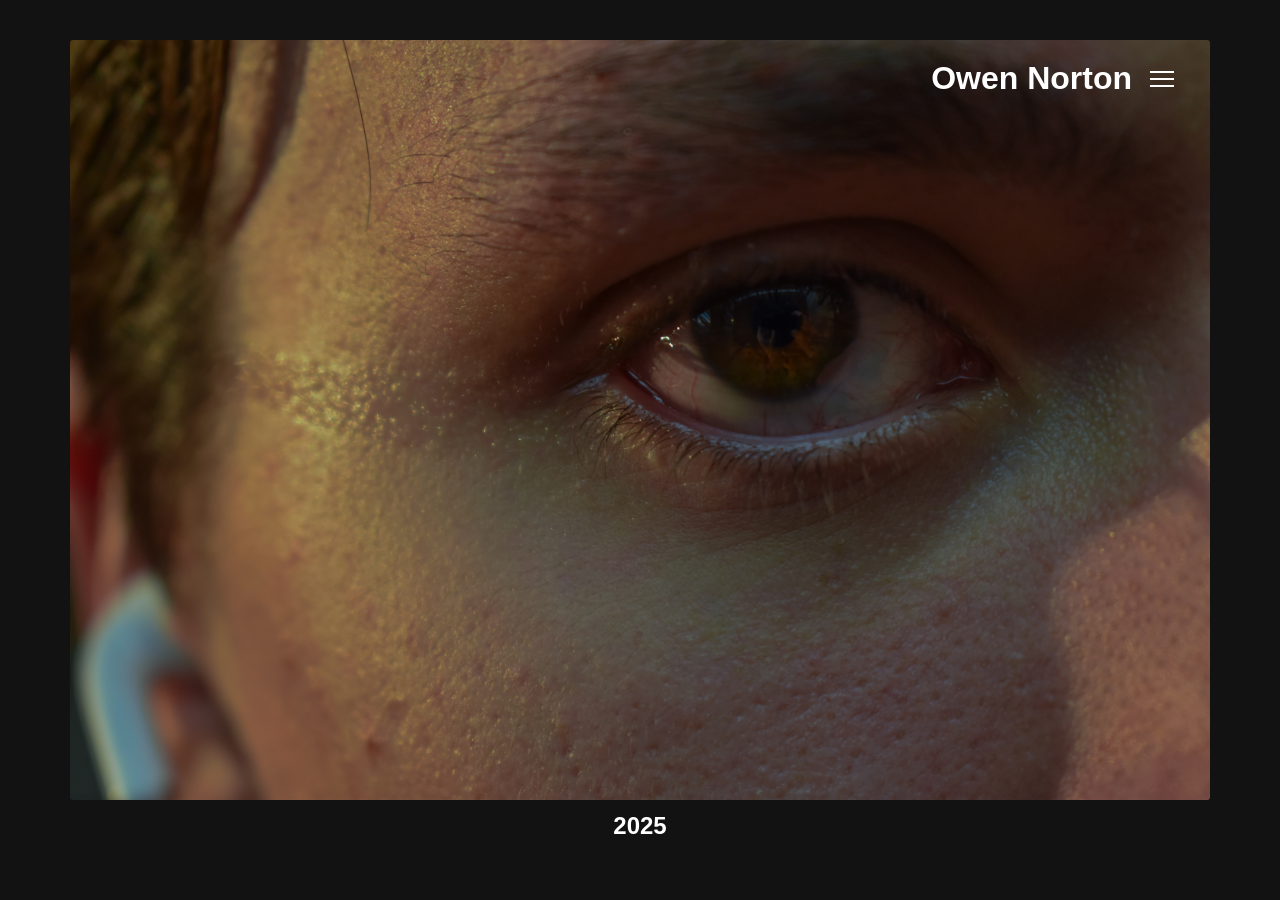
==== 2025.html @ 1819e8bc "Updated image handling for the sub sites" ====
<!DOCTYPE html>
<html lang="en">
<head>
    <meta charset="UTF-8">
    <meta name="viewport" content="width=device-width, initial-scale=1.0">
    <title>Owen Norton - 2025</title>
    <link rel="stylesheet" href="style.css">
</head>

<body class="year-gallery-page">
    <div class="image-container">
        <img src="IMG_9050.JPG" alt="Background image">

        <div class="title-wrap">
            <div class="title-row">
                <h1 class="title"><a class="title-link" href="index.html">Owen Norton</a></h1>
                <div class="year-menu">
                    <button class="menu-button" type="button" aria-label="Browse years">
                        <span></span>
                        <span></span>
                        <span></span>
                    </button>
                </div>
            </div>
            <div class="text-box">
                <p>Student Photographer.</p>
                <ul class="year-dropdown">
                    <li><a href="2025.html">2025</a></li>
                    <li><a href="2026.html">2026</a></li>
                </ul>
            </div>
        </div>
    </div>

    <main class="year-page">
        <h2>2025</h2>
        <div class="image-gallery" data-gallery-year="2025" role="region" aria-label="2025 photo gallery"></div>
    </main>

    <script>
        const titleWrap = document.querySelector(".title-wrap");
        const title = document.querySelector(".title");
        const yearMenu = document.querySelector(".year-menu");
        const textBox = document.querySelector(".text-box");
        let closeMenuTimeout;

        function openYearMenu() {
            clearTimeout(closeMenuTimeout);
            titleWrap.classList.add("year-menu-open");
        }

        function keepYearMenuOpen() {
            clearTimeout(closeMenuTimeout);
        }

        function scheduleYearMenuClose() {
            clearTimeout(closeMenuTimeout);
            closeMenuTimeout = setTimeout(() => {
                if (
                    !titleWrap.matches(":hover") &&
                    !titleWrap.contains(document.activeElement)
                ) {
                    titleWrap.classList.remove("year-menu-open");
                }
            }, 250);
        }

        title.addEventListener("pointerenter", openYearMenu);
        title.addEventListener("focusin", openYearMenu);
        title.addEventListener("pointerleave", scheduleYearMenuClose);
        yearMenu.addEventListener("pointerenter", openYearMenu);
        yearMenu.addEventListener("focusin", openYearMenu);
        yearMenu.addEventListener("pointerleave", scheduleYearMenuClose);
        textBox.addEventListener("pointerenter", keepYearMenuOpen);
        textBox.addEventListener("pointerleave", scheduleYearMenuClose);
        titleWrap.addEventListener("focusout", (event) => {
            if (!titleWrap.contains(event.relatedTarget)) {
                titleWrap.classList.remove("year-menu-open");
            }
        });
    </script>
    <script src="gallery.js"></script>
</body>
</html>
---- style.css ----
body {
    background-color: #121212;
    color: white;
    font-family: Arial, sans-serif;
    margin: 0;
    padding: 40px;
}

.image-container {
    position: relative;
    width: 95%;
    max-width: 1800px;
    margin: auto;
}

.image-container img {
    width: 100%;
    display: block;
    border-radius: 3px;
}

.title-wrap {
    position: absolute;
    top: 20px;
    right: 30px;
    display: flex;
    flex-direction: column;
    align-items: center;
}

.title-wrap::after {
    position: absolute;
    top: 100%;
    left: 50%;
    width: 256px;
    height: 12px;
    content: "";
    transform: translateX(-50%);
}

.title {
    margin: 0;
    text-align: center;
}

.title-link {
    color: inherit;
    text-decoration: none;
}

.title-link:focus-visible,
.year-dropdown a:focus-visible {
    outline: 2px solid white;
    outline-offset: 4px;
}

.title-row {
    display: flex;
    align-items: center;
    gap: 12px;
}

.year-menu {
    position: relative;
}

.menu-button {
    position: relative;
    display: flex;
    flex-direction: column;
    justify-content: center;
    gap: 5px;
    width: 36px;
    height: 36px;
    padding: 6px;
    border: 0;
    background: transparent;
    cursor: pointer;
}

.menu-button::before,
.menu-button::after {
    position: absolute;
    content: "";
    box-sizing: border-box;
    transition: transform 0.2s cubic-bezier(0.4, 0, 0.2, 1);
}

.menu-button::before {
    top: 11px;
    left: 7px;
    width: 22px;
    height: 14px;
    border-right: 2px solid white;
    border-left: 2px solid white;
    border-radius: 0 0 3px 3px;
    transform: scaleY(0);
    transform-origin: top;
}

.menu-button::after {
    top: 8px;
    left: 11px;
    width: 7px;
    height: 4px;
    border: 2px solid white;
    border-bottom: 0;
    border-radius: 2px 2px 0 0;
    transform: scaleY(0);
    transform-origin: bottom;
}

.menu-button span {
    position: absolute;
    left: 6px;
    display: block;
    flex: 0 0 2px;
    width: 24px;
    height: 2px;
    box-sizing: border-box;
    background-color: white;
    transition: top 0.6s cubic-bezier(0.4, 0, 0.2, 1), left 0.6s cubic-bezier(0.4, 0, 0.2, 1), width 0.6s cubic-bezier(0.4, 0, 0.2, 1), height 0.6s cubic-bezier(0.4, 0, 0.2, 1), flex-basis 0.6s cubic-bezier(0.4, 0, 0.2, 1), border-radius 0.6s cubic-bezier(0.4, 0, 0.2, 1), border-width 0.6s cubic-bezier(0.4, 0, 0.2, 1), background-color 0.6s cubic-bezier(0.4, 0, 0.2, 1), box-shadow 0.6s cubic-bezier(0.4, 0, 0.2, 1);
}

.menu-button span:first-child {
    top: 10px;
}

.menu-button span:nth-child(2) {
    top: 17px;
}

.menu-button span:nth-child(3) {
    top: 24px;
}

.title-wrap.year-menu-open .menu-button::before,
.title-wrap.year-menu-open .menu-button::after {
    transform: scale(1);
}

.title-wrap.year-menu-open .menu-button span:first-child {
    top: 11px;
    left: 7px;
    flex-basis: 2px;
    width: 22px;
    height: 2px;
    border-radius: 3px 3px 0 0;
}

.title-wrap.year-menu-open .menu-button span:nth-child(3) {
    top: 23px;
    left: 7px;
    flex-basis: 2px;
    width: 22px;
    height: 2px;
    border-radius: 0 0 3px 3px;
}

.title-wrap.year-menu-open .menu-button span:nth-child(2) {
    top: 14px;
    left: 14px;
    flex-basis: 8px;
    width: 8px;
    height: 8px;
    border: 2px solid white;
    border-radius: 50%;
    background-color: transparent;
    box-shadow: inset 0 0 0 1px rgba(255, 255, 255, 0.65);
}

.year-dropdown {
    margin: 0;
    padding: 8px 0 0;
    list-style: none;
    opacity: 0;
    visibility: hidden;
    pointer-events: none;
    transition: opacity 0.2s ease, visibility 0.2s ease;
}

.year-dropdown li {
    padding: 8px 14px;
    text-align: right;
}

.year-dropdown a {
    color: inherit;
    text-decoration: none;
}

.year-dropdown a:hover {
    text-decoration: underline;
}

.title-wrap.year-menu-open .year-dropdown {
    opacity: 1;
    visibility: visible;
    pointer-events: auto;
}

.text-box {
    position: absolute;
    top: calc(100% + 12px);
    left: 50%;
    transform: translateX(-50%);
    width: 220px;
    padding: 16px 18px;
    background-color: rgba(0, 0, 0, 0.65);
    border-radius: 10px;
    text-align: center;
    opacity: 0;
    visibility: hidden;
    pointer-events: none;
    transition: opacity 0.2s ease, visibility 0.2s ease;
}

.title:hover + .text-box,
.title-wrap:hover .text-box,
.title-wrap:focus-within .text-box {
    opacity: 1;
    visibility: visible;
    pointer-events: auto;
}

.year-page {
    padding: 24px 0;
    text-align: center;
}

.year-gallery-page .year-page {
    padding: 0;
}

.year-gallery-page .year-page h2 {
    margin: 12px 0 18px;
}

.image-gallery {
    column-width: 360px;
    column-gap: 12px;
    text-align: left;
}

.image-gallery img {
    display: block;
    width: 100%;
    height: auto;
    margin: 0 0 12px;
    border-radius: 3px;
    break-inside: avoid;
}

@media (max-width: 600px) {
    body {
        padding: 20px;
    }

    .image-gallery {
        column-width: 240px;
    }
}
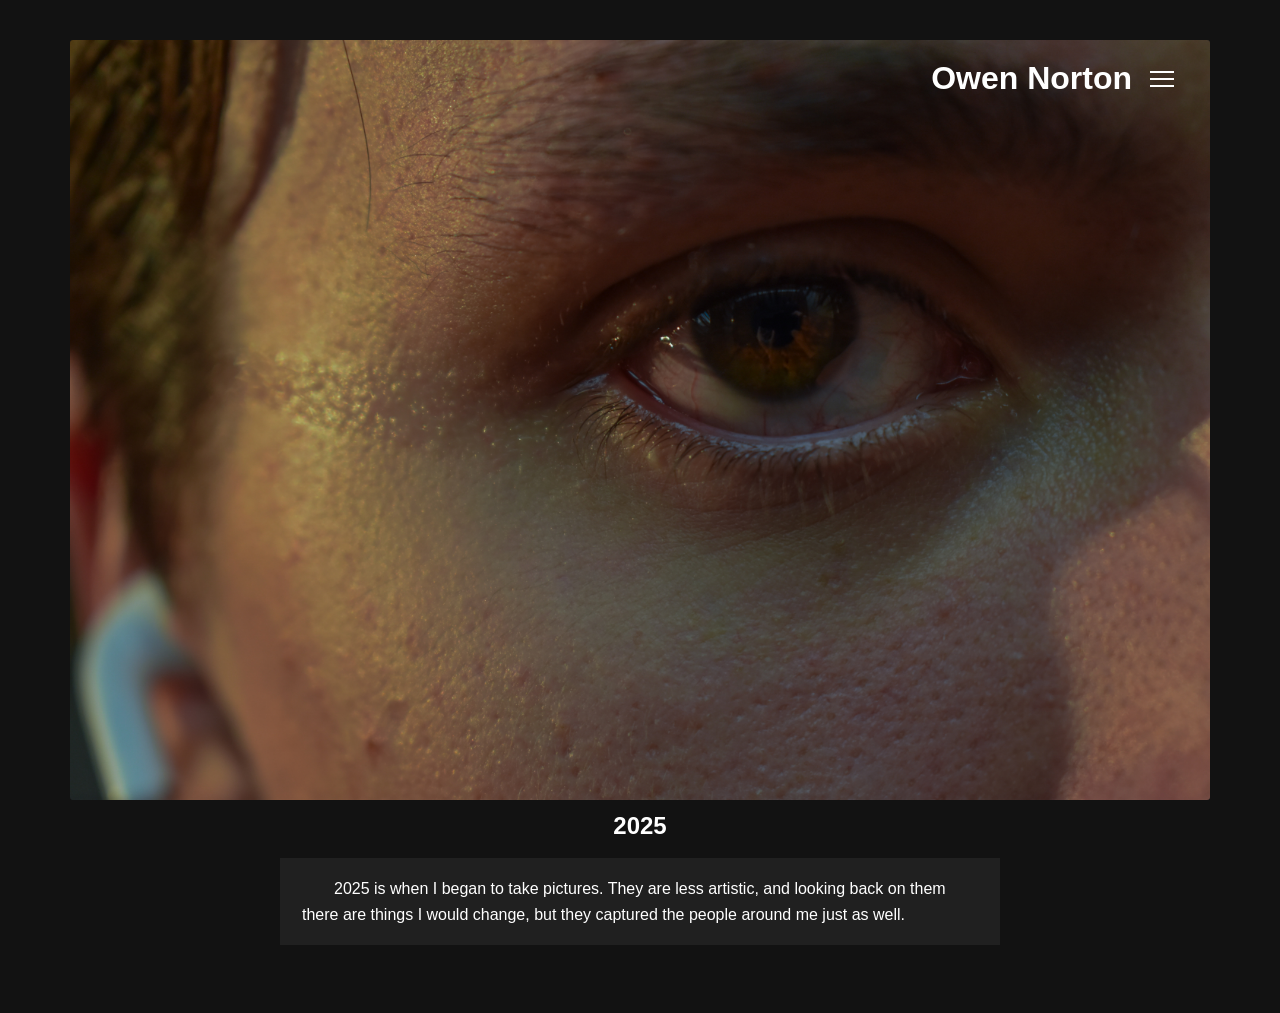
==== commit 2a36efed: "More background progress" ====
--- a/2025.html
+++ b/2025.html
@@ -25,8 +25,9 @@
             <div class="text-box">
                 <p>Student Photographer.</p>
                 <ul class="year-dropdown">
-                    <li><a href="2025.html">2025</a></li>
-                    <li><a href="2026.html">2026</a></li>
+                    <li><a href="2026.html">2026-2027 year</a></li>
+                    <li><a href="2025.html">2025-2026 year</a></li>
+                    <li><a href="artist-statement.html">Artist Statement</a></li>
                 </ul>
             </div>
         </div>
@@ -34,6 +35,9 @@
 
     <main class="year-page">
         <h2>2025</h2>
+        <section class="year-description" aria-label="About the 2025 collection">
+            <p>2025 is when I began to take pictures. They are less artistic, and looking back on them there are things I would change, but they captured the people around me just as well.</p>
+        </section>
         <div class="image-gallery" data-gallery-year="2025" role="region" aria-label="2025 photo gallery"></div>
     </main>
 
--- a/style.css
+++ b/style.css
@@ -94,7 +94,6 @@
     height: 14px;
     border-right: 2px solid white;
     border-left: 2px solid white;
-    border-radius: 0 0 3px 3px;
     transform: scaleY(0);
     transform-origin: top;
 }
@@ -106,7 +105,6 @@
     height: 4px;
     border: 2px solid white;
     border-bottom: 0;
-    border-radius: 2px 2px 0 0;
     transform: scaleY(0);
     transform-origin: bottom;
 }
@@ -120,7 +118,7 @@
     height: 2px;
     box-sizing: border-box;
     background-color: white;
-    transition: top 0.6s cubic-bezier(0.4, 0, 0.2, 1), left 0.6s cubic-bezier(0.4, 0, 0.2, 1), width 0.6s cubic-bezier(0.4, 0, 0.2, 1), height 0.6s cubic-bezier(0.4, 0, 0.2, 1), flex-basis 0.6s cubic-bezier(0.4, 0, 0.2, 1), border-radius 0.6s cubic-bezier(0.4, 0, 0.2, 1), border-width 0.6s cubic-bezier(0.4, 0, 0.2, 1), background-color 0.6s cubic-bezier(0.4, 0, 0.2, 1), box-shadow 0.6s cubic-bezier(0.4, 0, 0.2, 1);
+    transition: top 0.6s cubic-bezier(0.4, 0, 0.2, 1), left 0.6s cubic-bezier(0.4, 0, 0.2, 1), width 0.6s cubic-bezier(0.4, 0, 0.2, 1), height 0.6s cubic-bezier(0.4, 0, 0.2, 1), flex-basis 0.6s cubic-bezier(0.4, 0, 0.2, 1), border-width 0.6s cubic-bezier(0.4, 0, 0.2, 1), background-color 0.6s cubic-bezier(0.4, 0, 0.2, 1), box-shadow 0.6s cubic-bezier(0.4, 0, 0.2, 1);
 }
 
 .menu-button span:first-child {
@@ -146,7 +144,6 @@
     flex-basis: 2px;
     width: 22px;
     height: 2px;
-    border-radius: 3px 3px 0 0;
 }
 
 .title-wrap.year-menu-open .menu-button span:nth-child(3) {
@@ -155,7 +152,6 @@
     flex-basis: 2px;
     width: 22px;
     height: 2px;
-    border-radius: 0 0 3px 3px;
 }
 
 .title-wrap.year-menu-open .menu-button span:nth-child(2) {
@@ -165,7 +161,6 @@
     width: 8px;
     height: 8px;
     border: 2px solid white;
-    border-radius: 50%;
     background-color: transparent;
     box-shadow: inset 0 0 0 1px rgba(255, 255, 255, 0.65);
 }
@@ -208,7 +203,6 @@
     width: 220px;
     padding: 16px 18px;
     background-color: rgba(0, 0, 0, 0.65);
-    border-radius: 10px;
     text-align: center;
     opacity: 0;
     visibility: hidden;
@@ -235,6 +229,26 @@
 
 .year-gallery-page .year-page h2 {
     margin: 12px 0 18px;
+}
+
+.year-description {
+    max-width: 720px;
+    margin: 0 auto 28px;
+    padding: 18px 22px;
+    box-sizing: border-box;
+    background-color: rgba(255, 255, 255, 0.06);
+    text-align: left;
+    line-height: 1.6;
+}
+
+.year-description p {
+    margin: 0;
+    text-indent: 2em;
+}
+
+.artist-statement p {
+    white-space: pre-wrap;
+    tab-size: 4;
 }
 
 .image-gallery {
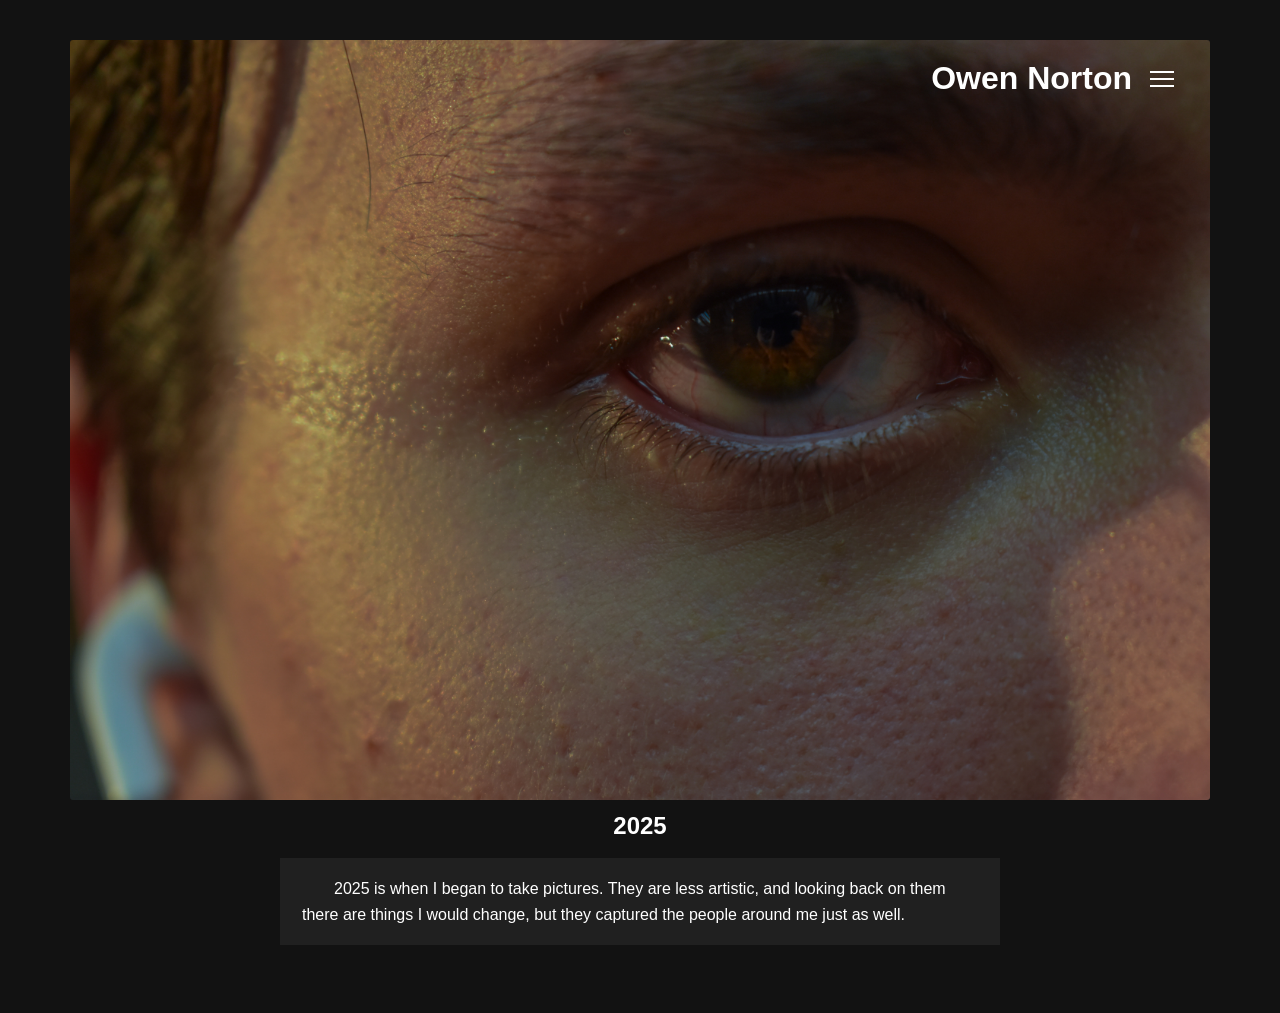
==== commit 178c2f2c: "Settigng background images" ====
--- a/2025.html
+++ b/2025.html
@@ -9,7 +9,9 @@
 
 <body class="year-gallery-page">
     <div class="image-container">
-        <img src="IMG_9050.JPG" alt="Background image">
+        <div class="header-image-frame" style="--header-focus-y: 50%">
+            <img src="IMG_9050.JPG" alt="Background image">
+        </div>
 
         <div class="title-wrap">
             <div class="title-row">
@@ -84,5 +86,6 @@
         });
     </script>
     <script src="gallery.js"></script>
+    <script src="header-scroll.js"></script>
 </body>
 </html>
--- a/style.css
+++ b/style.css
@@ -18,6 +18,51 @@
     width: 100%;
     display: block;
     border-radius: 3px;
+}
+
+.home-page {
+    box-sizing: border-box;
+    height: 100svh;
+    padding: 40px 40px 0;
+    overflow: hidden;
+}
+
+.home-page .image-container {
+    width: 95%;
+    max-width: 1800px;
+    aspect-ratio: 3 / 2;
+    overflow: hidden;
+}
+
+.home-page .image-container > img {
+    width: 100%;
+    height: 100%;
+    object-fit: cover;
+    object-position: center 44%;
+}
+
+.header-image-frame {
+    width: 100%;
+    height: auto;
+    overflow: hidden;
+    border-radius: 3px;
+}
+
+.header-image-frame img {
+    height: 100%;
+    object-fit: cover;
+    object-position: center var(--header-focus-y, 50%);
+    border-radius: 0;
+}
+
+.artist-statement-page .header-image-frame img {
+    transform: rotate(90deg);
+}
+
+.year-gallery-page .image-container {
+    position: sticky;
+    top: 0;
+    z-index: 10;
 }
 
 .title-wrap {
@@ -271,6 +316,10 @@
         padding: 20px;
     }
 
+    .home-page {
+        padding: 40px 20px 0;
+    }
+
     .image-gallery {
         column-width: 240px;
     }
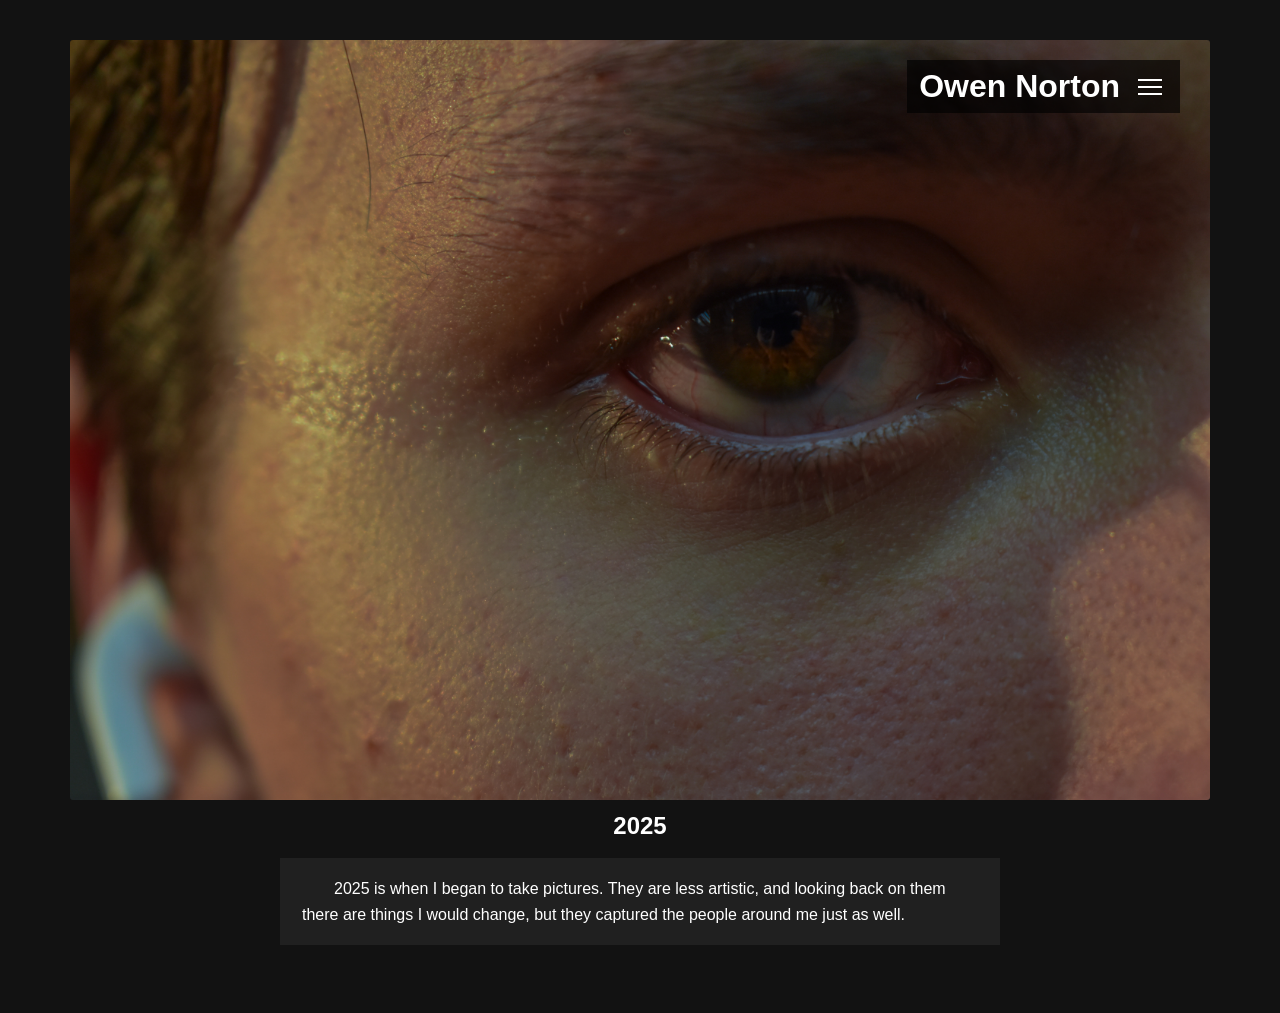
==== commit 9e482da7: "Progress schmrogress" ====
--- a/2025.html
+++ b/2025.html
@@ -85,7 +85,9 @@
             }
         });
     </script>
+    <script src="gallery-data.js"></script>
     <script src="gallery.js"></script>
     <script src="header-scroll.js"></script>
+    <script src="image-viewer.js"></script>
 </body>
 </html>
--- a/style.css
+++ b/style.css
@@ -5,6 +5,10 @@
     font-family: Arial, sans-serif;
     margin: 0;
     padding: 40px;
+}
+
+:root {
+    --header-panel-color: rgba(0, 0, 0, 0.65);
 }
 
 .image-container {
@@ -53,10 +57,6 @@
     object-fit: cover;
     object-position: center var(--header-focus-y, 50%);
     border-radius: 0;
-}
-
-.artist-statement-page .header-image-frame img {
-    transform: rotate(90deg);
 }
 
 .year-gallery-page .image-container {
@@ -104,6 +104,8 @@
     display: flex;
     align-items: center;
     gap: 12px;
+    padding: 8px 12px;
+    background-color: var(--header-panel-color);
 }
 
 .year-menu {
@@ -247,7 +249,7 @@
     transform: translateX(-50%);
     width: 220px;
     padding: 16px 18px;
-    background-color: rgba(0, 0, 0, 0.65);
+    background-color: var(--header-panel-color);
     text-align: center;
     opacity: 0;
     visibility: hidden;
@@ -311,6 +313,70 @@
     break-inside: avoid;
 }
 
+.image-container img,
+.image-gallery img {
+    cursor: zoom-in;
+}
+
+.image-viewer {
+    position: fixed;
+    inset: 0;
+    display: none;
+    width: 100vw;
+    max-width: none;
+    height: 100vh;
+    height: 100dvh;
+    max-height: none;
+    margin: 0;
+    padding: 64px 24px 24px;
+    box-sizing: border-box;
+    overflow: hidden;
+    border: 0;
+    background: rgba(0, 0, 0, 0.94);
+    color: white;
+}
+
+.image-viewer[open] {
+    display: grid;
+    grid-template: minmax(0, 1fr) / minmax(0, 1fr);
+    place-items: center;
+}
+
+.image-viewer::backdrop {
+    background: rgba(0, 0, 0, 0.94);
+}
+
+.image-viewer-image {
+    display: block;
+    width: auto;
+    height: auto;
+    min-width: 0;
+    min-height: 0;
+    max-width: 100%;
+    max-height: 100%;
+    border-radius: 0;
+    cursor: default;
+}
+
+.image-viewer-close {
+    position: absolute;
+    top: 16px;
+    right: 20px;
+    padding: 6px 12px;
+    border: 0;
+    background: transparent;
+    color: white;
+    font: inherit;
+    font-size: 32px;
+    line-height: 1;
+    cursor: pointer;
+}
+
+.image-viewer-close:focus-visible {
+    outline: 2px solid white;
+    outline-offset: 3px;
+}
+
 @media (max-width: 600px) {
     body {
         padding: 20px;
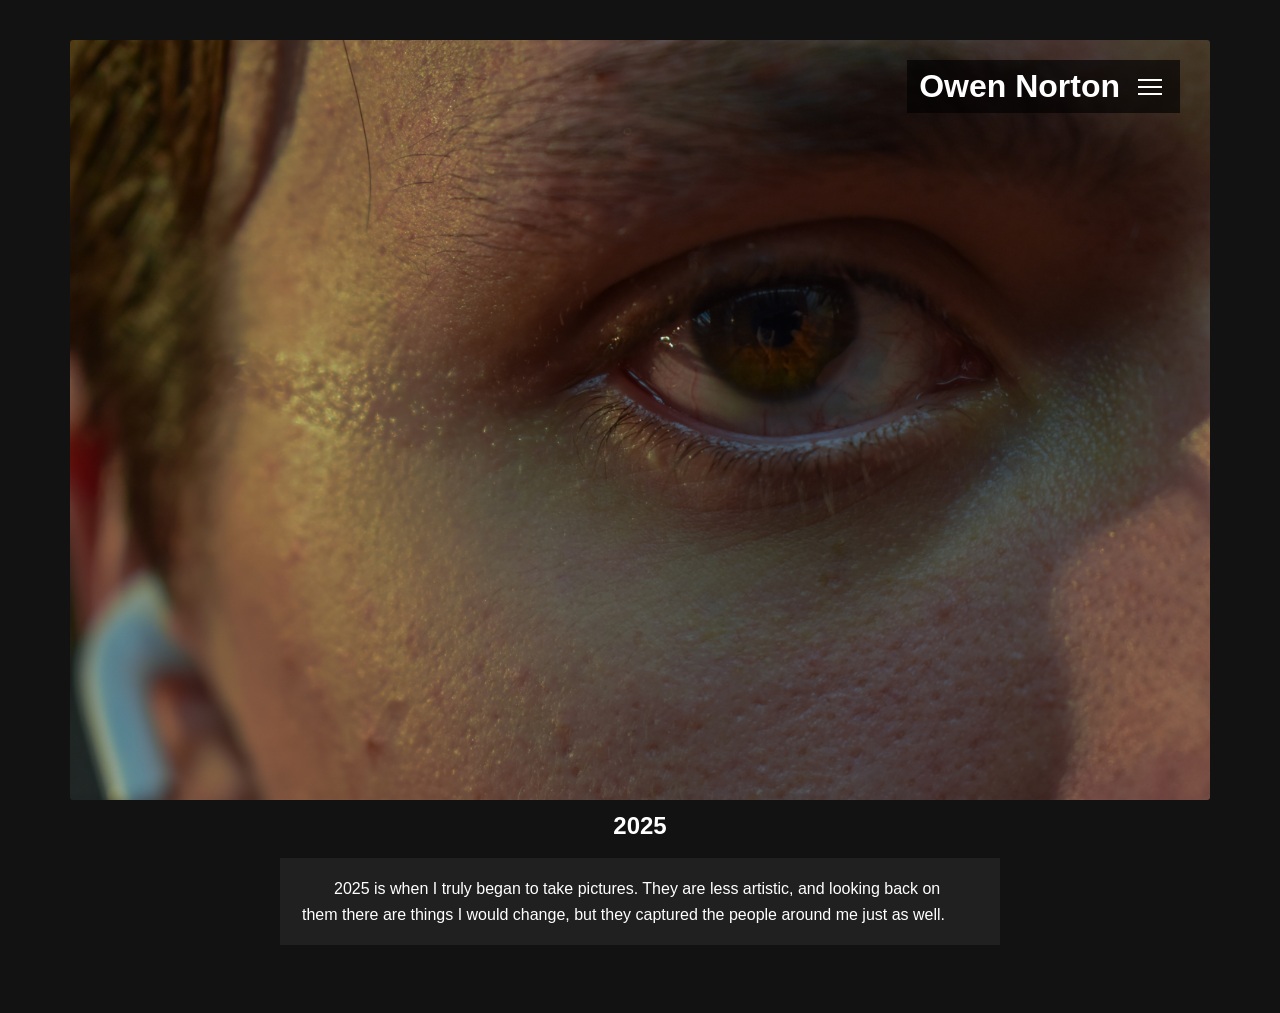
==== commit 9570137e: "More photos" ====
--- a/2025.html
+++ b/2025.html
@@ -17,7 +17,7 @@
             <div class="title-row">
                 <h1 class="title"><a class="title-link" href="index.html">Owen Norton</a></h1>
                 <div class="year-menu">
-                    <button class="menu-button" type="button" aria-label="Browse years">
+                    <button class="menu-button" type="button" aria-label="Browse years" aria-expanded="false">
                         <span></span>
                         <span></span>
                         <span></span>
@@ -38,7 +38,7 @@
     <main class="year-page">
         <h2>2025</h2>
         <section class="year-description" aria-label="About the 2025 collection">
-            <p>2025 is when I began to take pictures. They are less artistic, and looking back on them there are things I would change, but they captured the people around me just as well.</p>
+            <p>2025 is when I truly began to take pictures. They are less artistic, and looking back on them there are things I would change, but they captured the people around me just as well.</p>
         </section>
         <div class="image-gallery" data-gallery-year="2025" role="region" aria-label="2025 photo gallery"></div>
     </main>
@@ -47,12 +47,18 @@
         const titleWrap = document.querySelector(".title-wrap");
         const title = document.querySelector(".title");
         const yearMenu = document.querySelector(".year-menu");
+        const menuButton = yearMenu.querySelector(".menu-button");
         const textBox = document.querySelector(".text-box");
+        const mobileMenu = window.matchMedia("(max-width: 600px)");
         let closeMenuTimeout;
 
         function openYearMenu() {
+            if (mobileMenu.matches) {
+                return;
+            }
             clearTimeout(closeMenuTimeout);
             titleWrap.classList.add("year-menu-open");
+            menuButton.setAttribute("aria-expanded", "true");
         }
 
         function keepYearMenuOpen() {
@@ -67,6 +73,7 @@
                     !titleWrap.contains(document.activeElement)
                 ) {
                     titleWrap.classList.remove("year-menu-open");
+                    menuButton.setAttribute("aria-expanded", "false");
                 }
             }, 250);
         }
@@ -79,9 +86,28 @@
         yearMenu.addEventListener("pointerleave", scheduleYearMenuClose);
         textBox.addEventListener("pointerenter", keepYearMenuOpen);
         textBox.addEventListener("pointerleave", scheduleYearMenuClose);
+        menuButton.addEventListener("click", () => {
+            if (mobileMenu.matches) {
+                titleWrap.classList.toggle("year-menu-open");
+                menuButton.setAttribute("aria-expanded", String(titleWrap.classList.contains("year-menu-open")));
+            }
+        });
+        document.addEventListener("click", (event) => {
+            if (mobileMenu.matches && !titleWrap.contains(event.target)) {
+                titleWrap.classList.remove("year-menu-open");
+                menuButton.setAttribute("aria-expanded", "false");
+            }
+        });
+        document.addEventListener("keydown", (event) => {
+            if (mobileMenu.matches && event.key === "Escape") {
+                titleWrap.classList.remove("year-menu-open");
+                menuButton.setAttribute("aria-expanded", "false");
+            }
+        });
         titleWrap.addEventListener("focusout", (event) => {
             if (!titleWrap.contains(event.relatedTarget)) {
                 titleWrap.classList.remove("year-menu-open");
+                menuButton.setAttribute("aria-expanded", "false");
             }
         });
     </script>
--- a/style.css
+++ b/style.css
@@ -63,6 +63,12 @@
     position: sticky;
     top: 0;
     z-index: 10;
+}
+
+.year-gallery-page .image-container.header-shrink-complete {
+    position: relative;
+    top: auto;
+    transform: translateY(var(--header-release-offset, 0px));
 }
 
 .title-wrap {
@@ -383,7 +389,62 @@
     }
 
     .home-page {
-        padding: 40px 20px 0;
+        height: auto;
+        min-height: 100svh;
+        padding: 20px;
+    }
+
+    .image-container,
+    .home-page .image-container {
+        display: flex;
+        flex-direction: column;
+        width: 95%;
+        aspect-ratio: auto;
+        overflow: visible;
+    }
+
+    .image-container > .title-wrap {
+        position: relative;
+        top: auto;
+        right: auto;
+        order: -1;
+        align-self: flex-end;
+        align-items: flex-end;
+        margin-bottom: 10px;
+        z-index: 1;
+    }
+
+    .home-page .image-container > img {
+        order: 1;
+        width: 100%;
+        height: auto;
+        aspect-ratio: auto;
+        object-fit: contain;
+    }
+
+    .image-container > .header-image-frame {
+        order: 1;
+    }
+
+    .image-container .text-box {
+        z-index: 20;
+        top: calc(100% + 4px);
+        right: 0;
+        left: auto;
+        transform: none;
+    }
+
+    .title-wrap:not(.year-menu-open):hover .text-box,
+    .title-wrap:not(.year-menu-open):focus-within .text-box {
+        opacity: 0;
+        visibility: hidden;
+        pointer-events: none;
+    }
+
+    .title-wrap.year-menu-open .text-box {
+        opacity: 1;
+        visibility: visible;
+        pointer-events: auto;
     }
 
     .image-gallery {
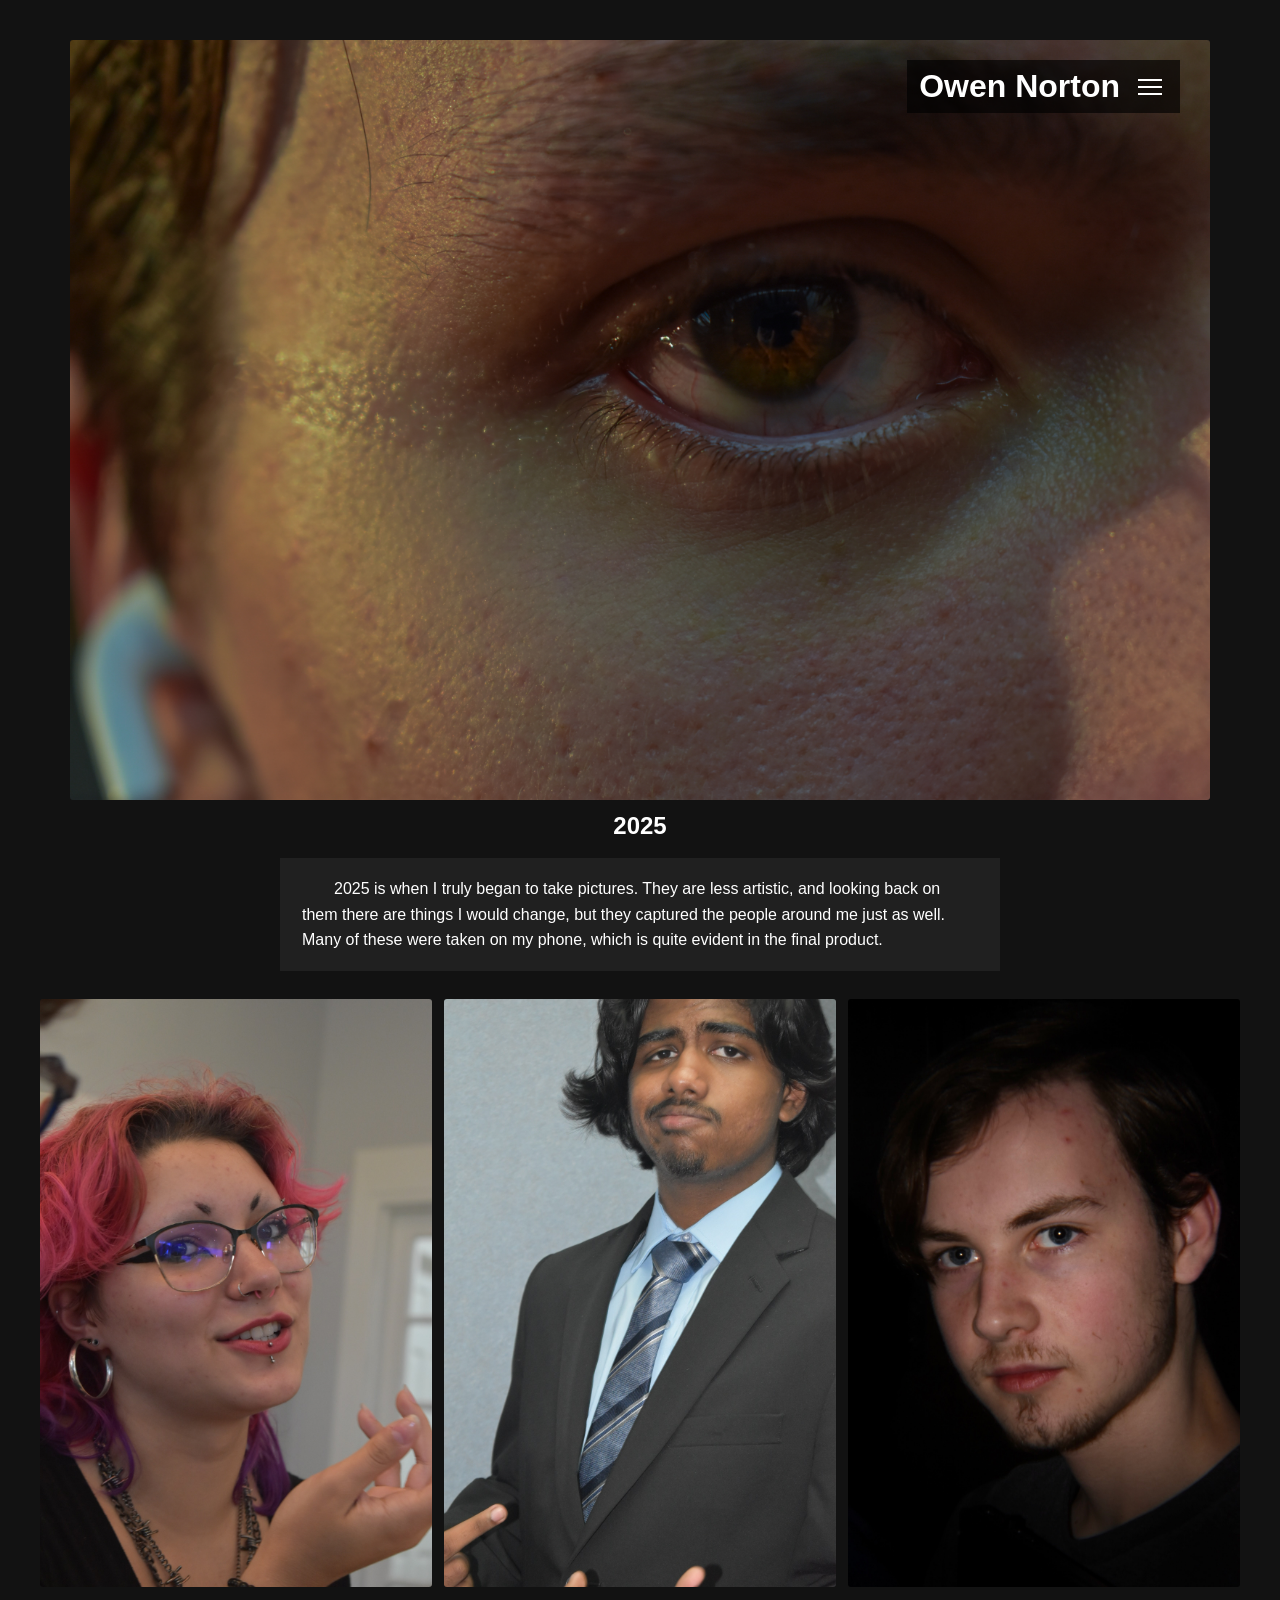
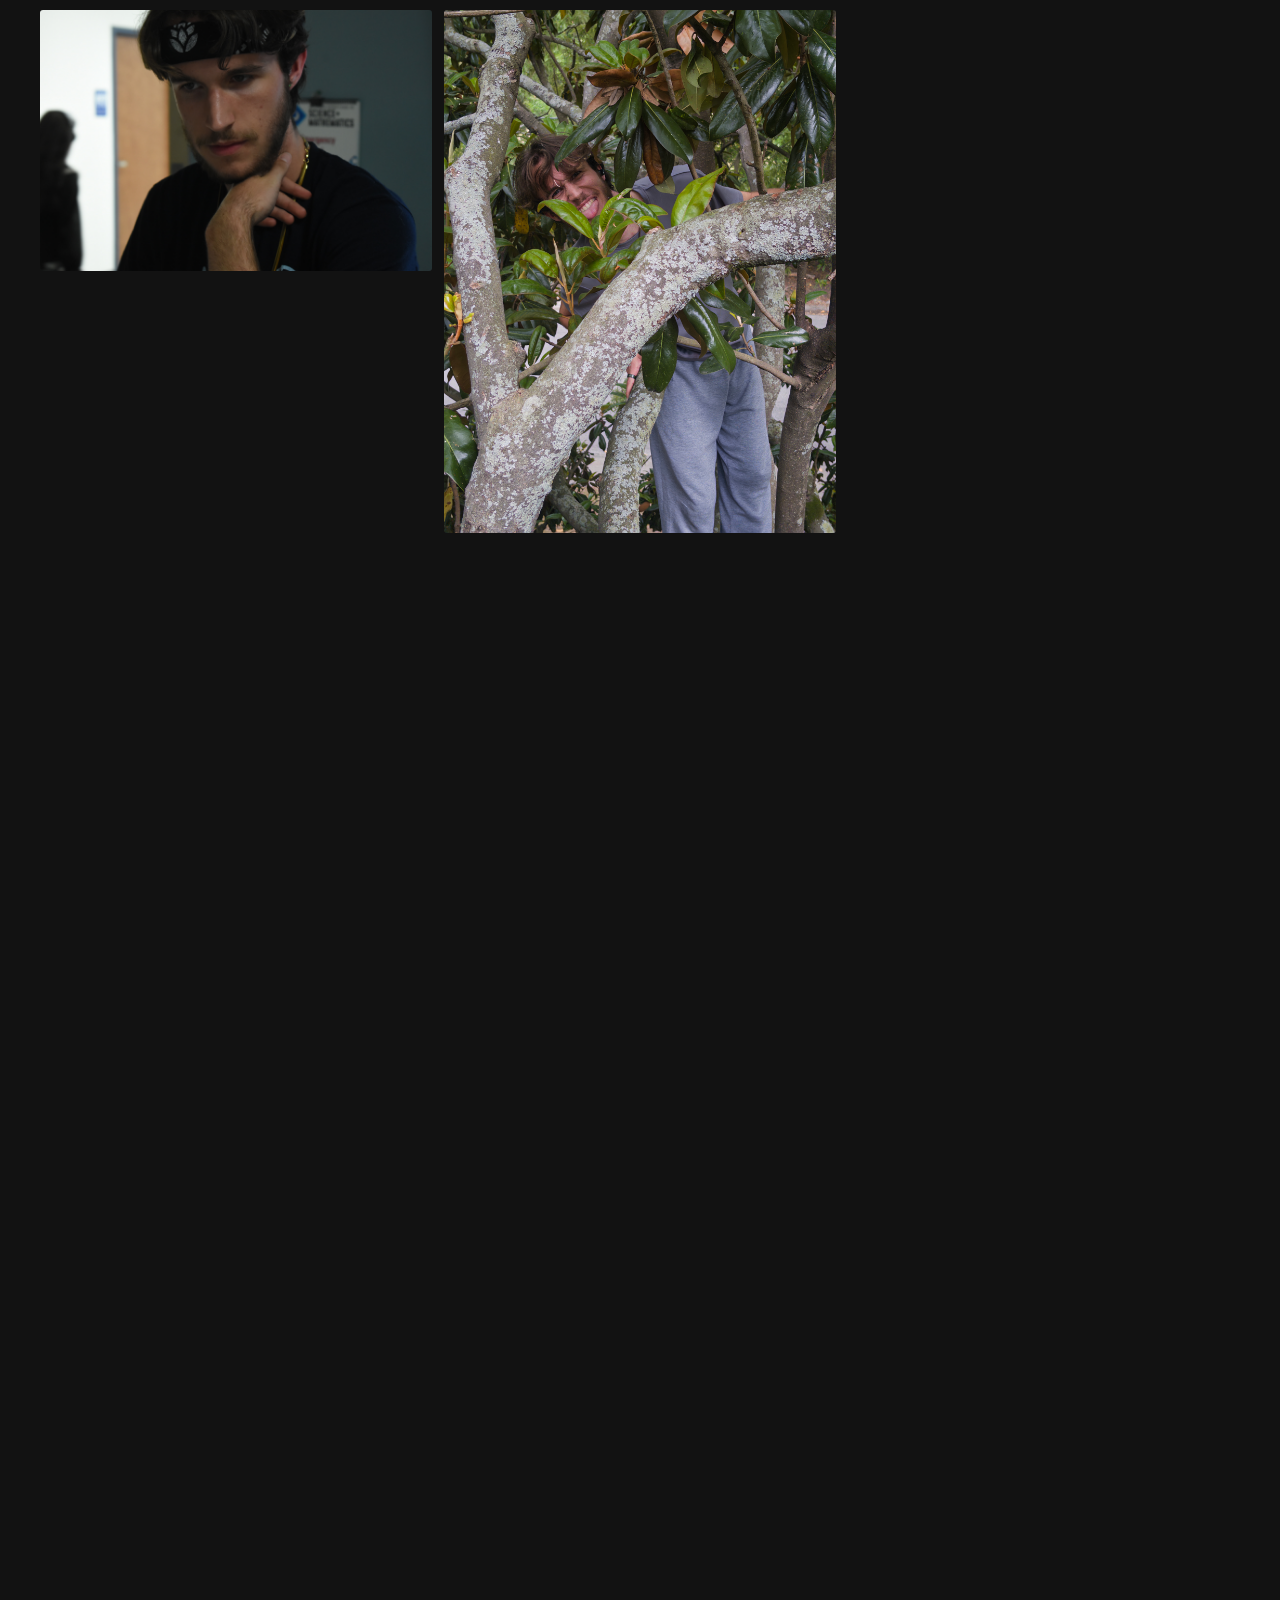
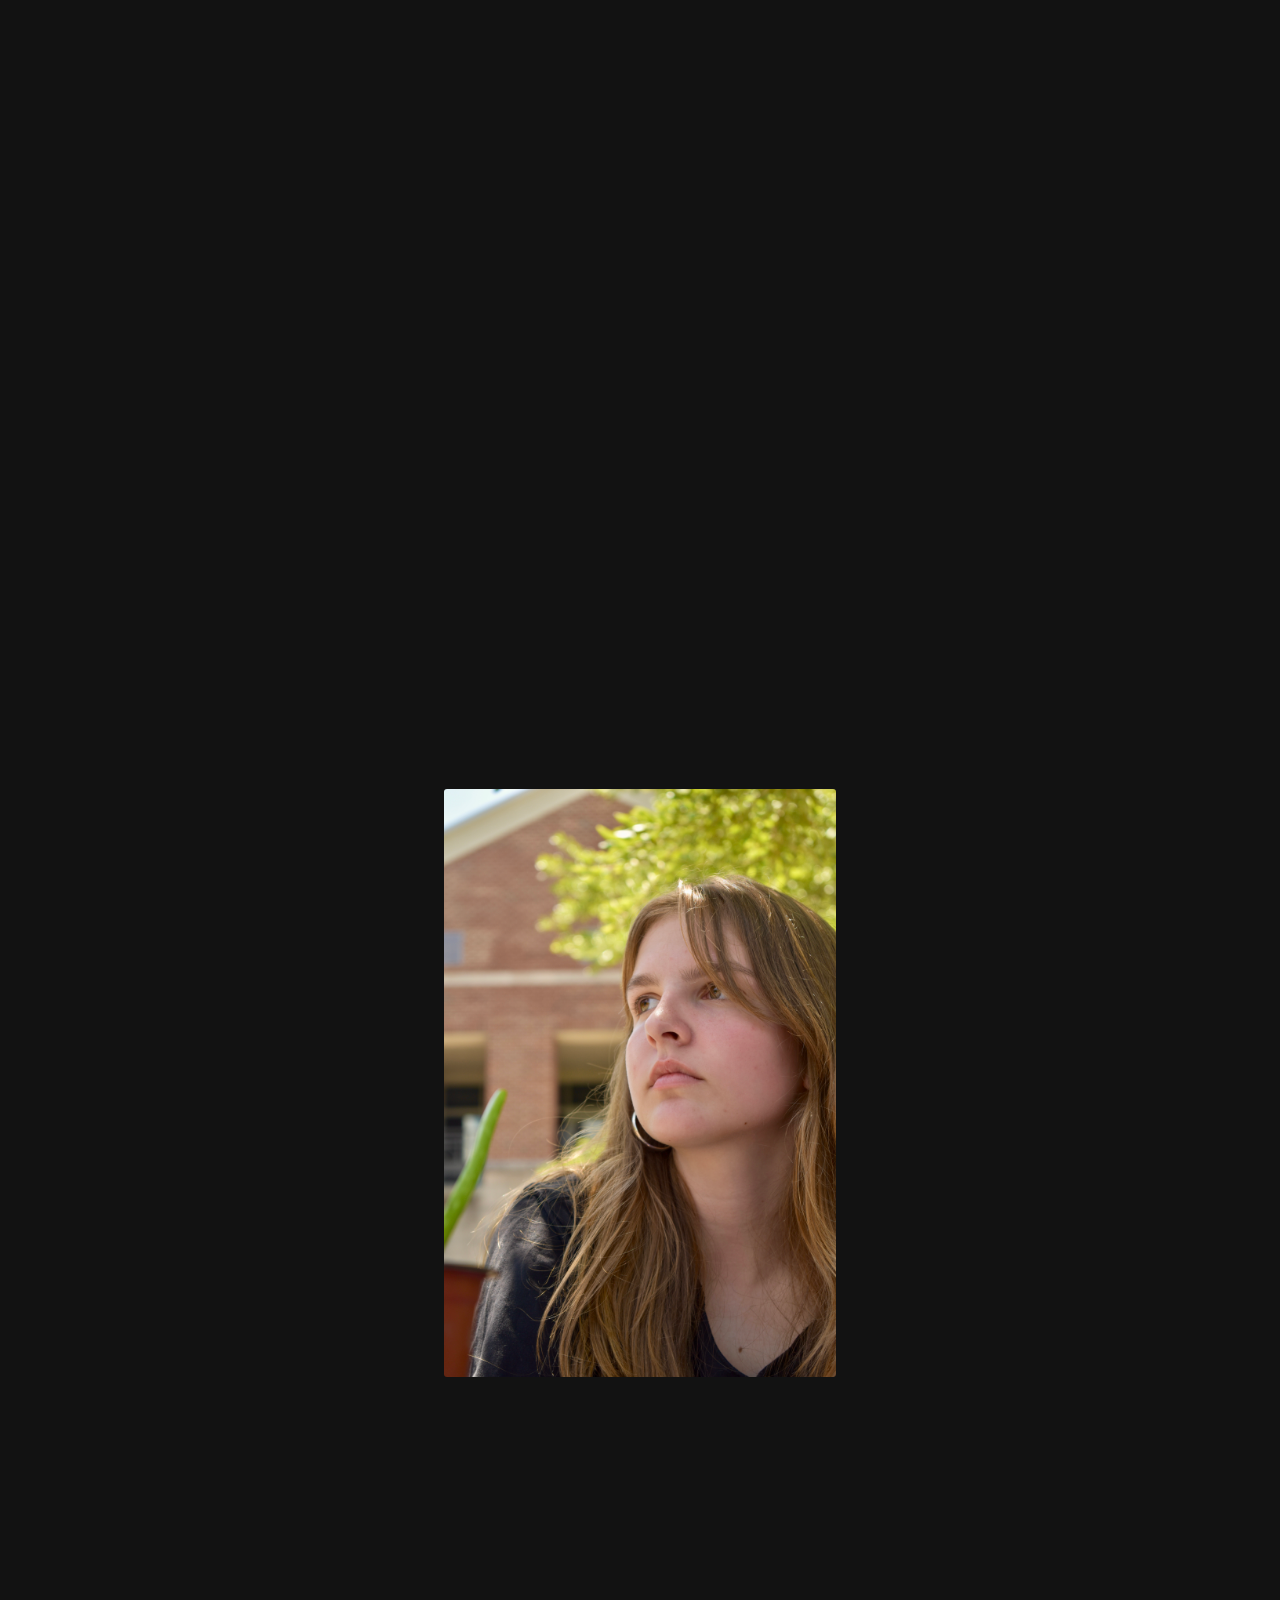
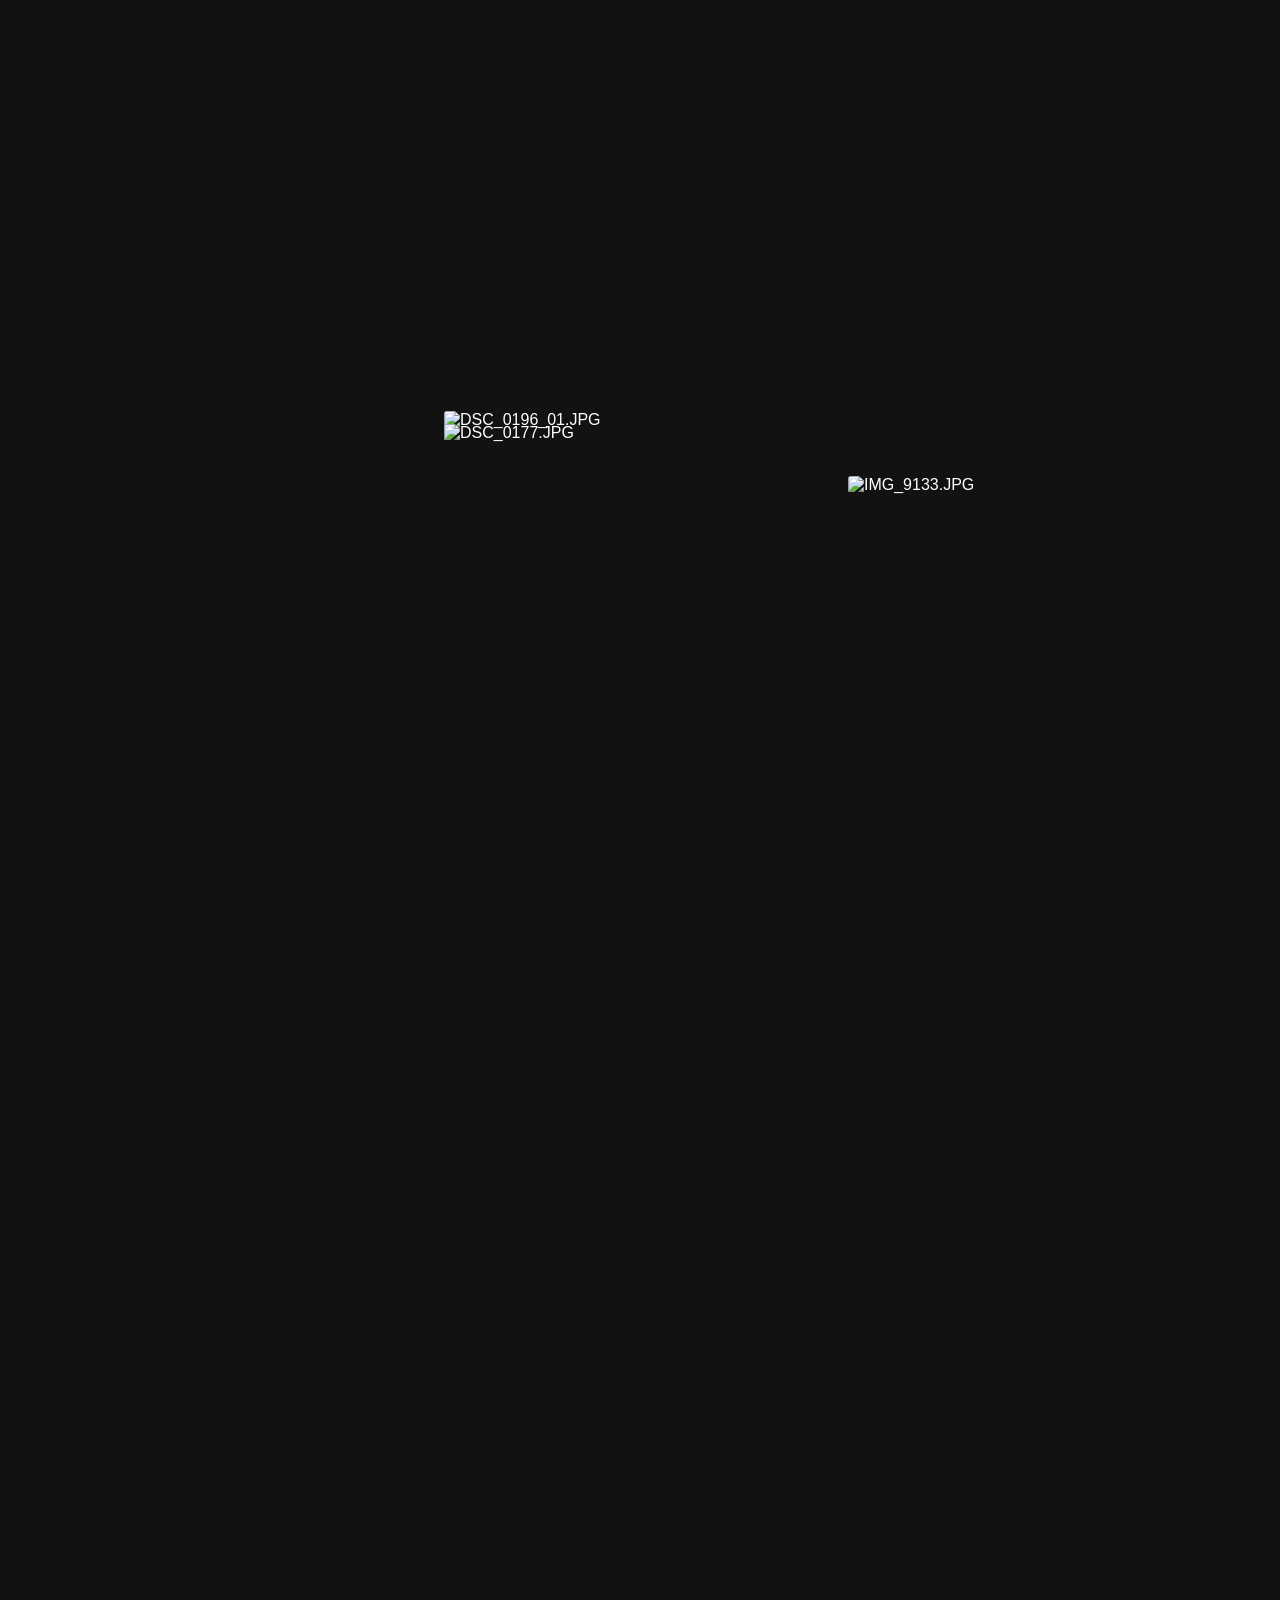
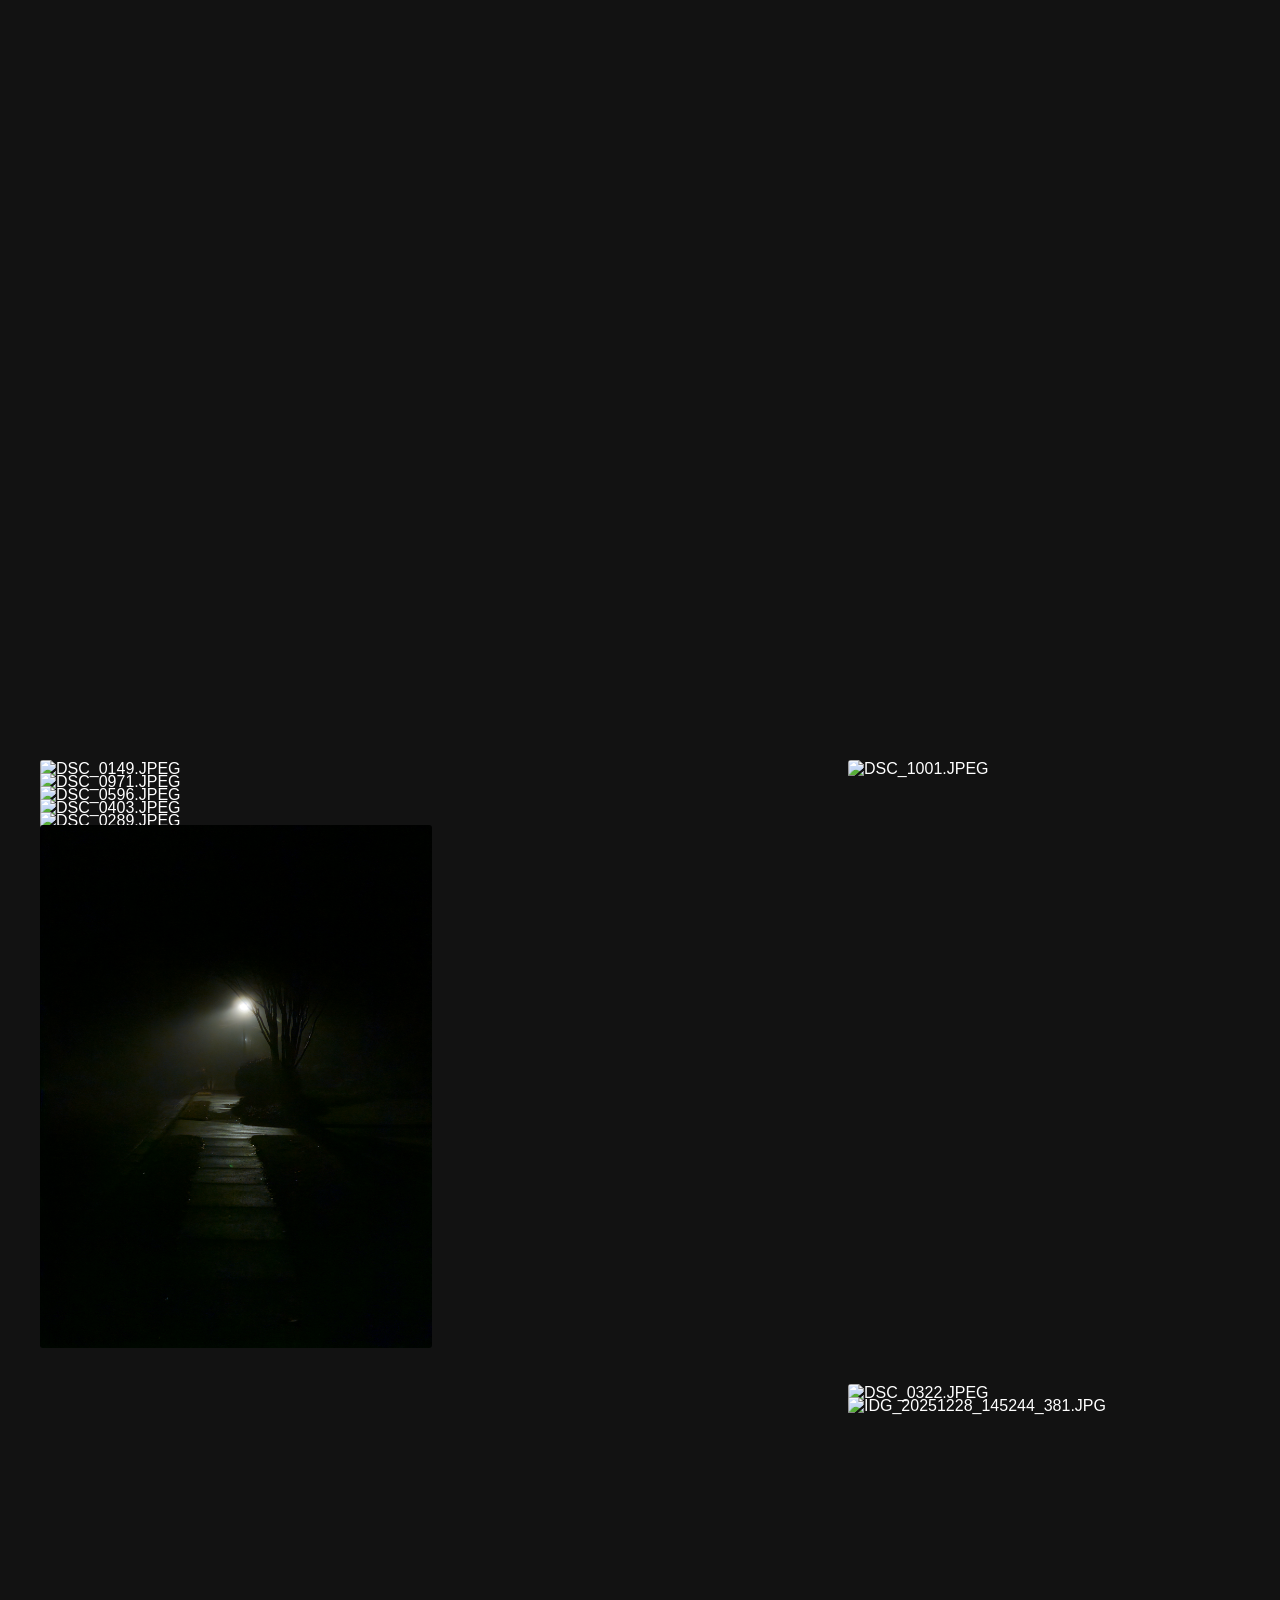
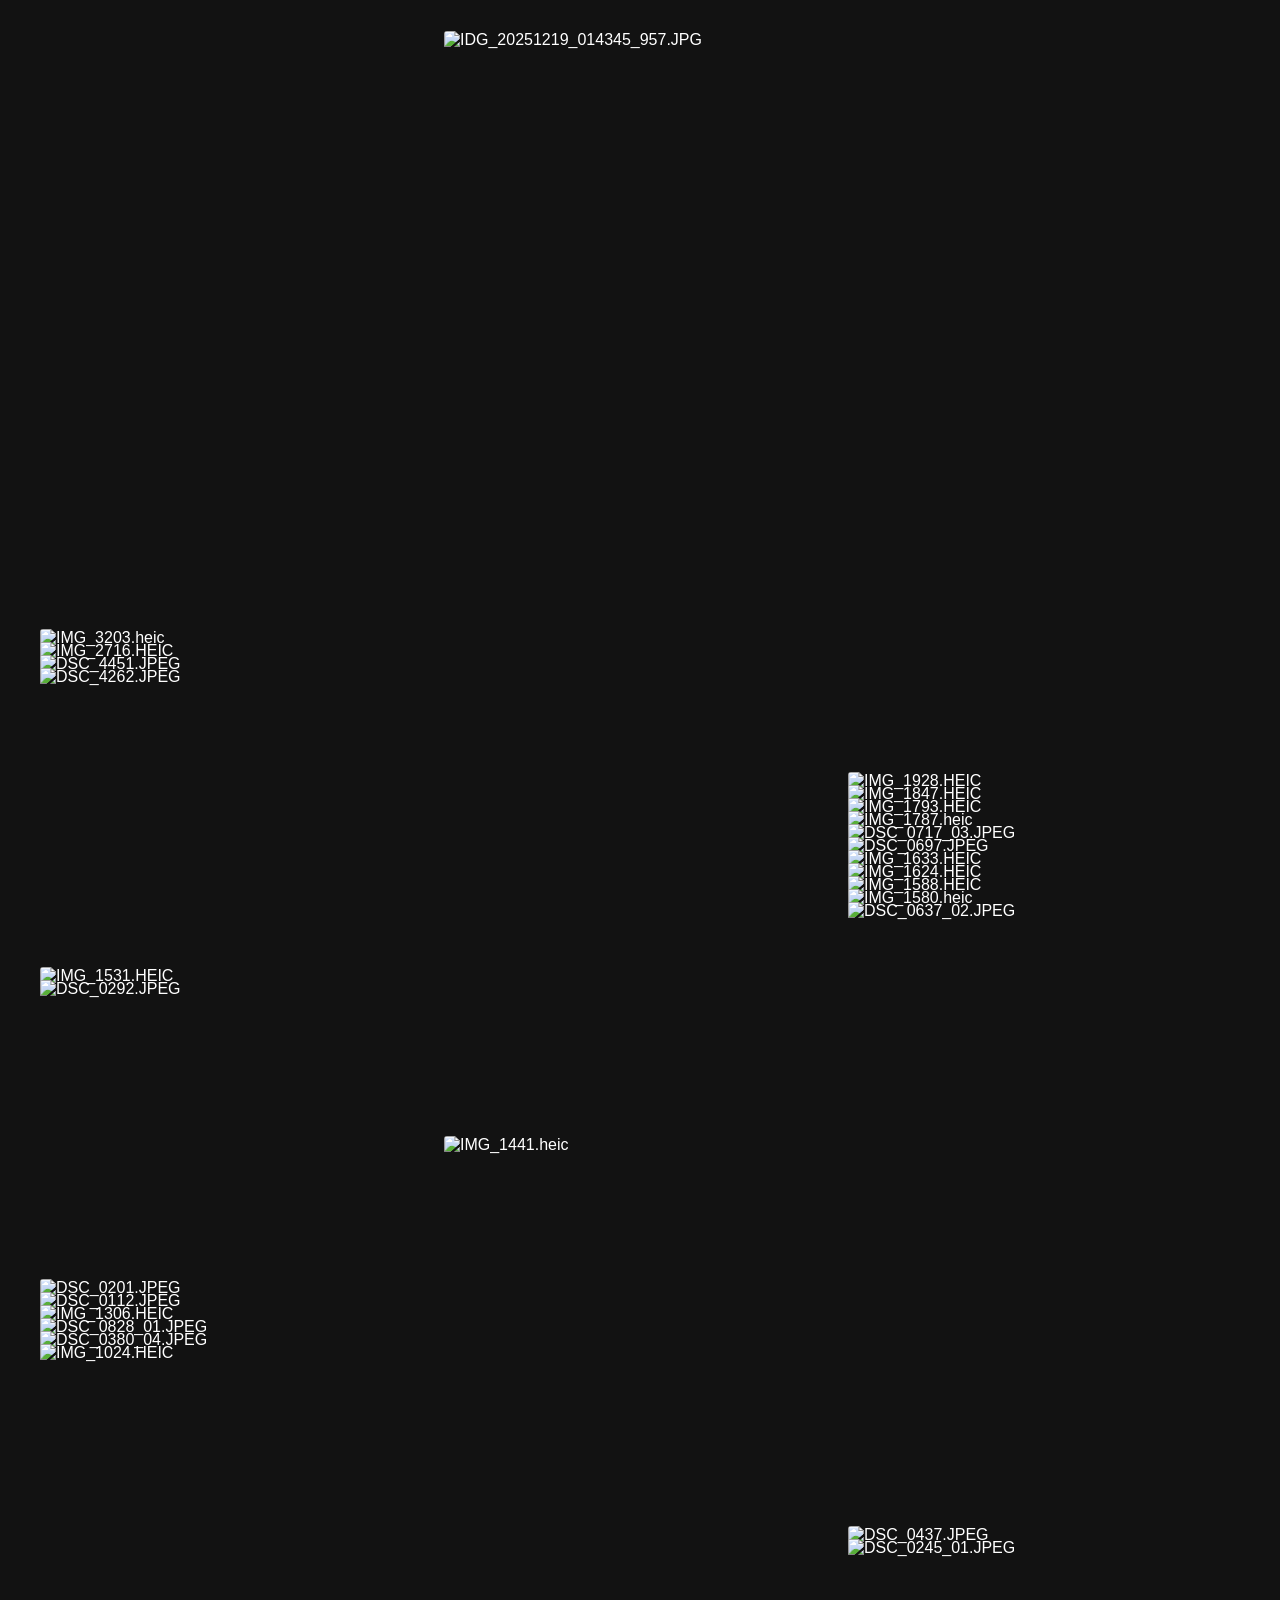
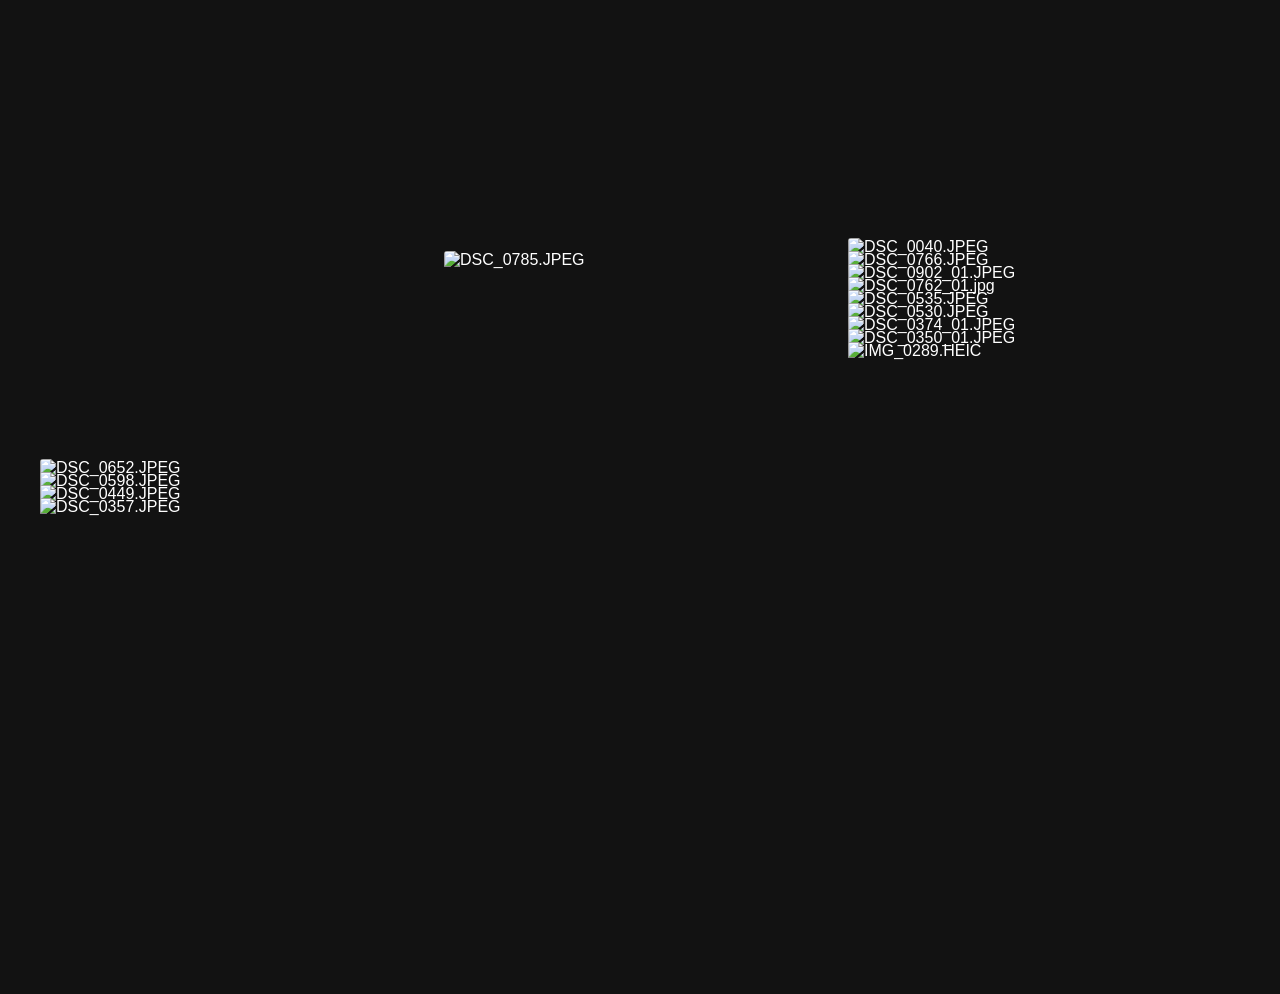
==== commit 42feec9a: "Updated blurb for 2025" ====
--- a/2025.html
+++ b/2025.html
@@ -38,7 +38,7 @@
     <main class="year-page">
         <h2>2025</h2>
         <section class="year-description" aria-label="About the 2025 collection">
-            <p>2025 is when I truly began to take pictures. They are less artistic, and looking back on them there are things I would change, but they captured the people around me just as well.</p>
+            <p>2025 is when I truly began to take pictures. They are less artistic, and looking back on them there are things I would change, but they captured the people around me just as well. Many of these were taken on my phone, which is quite evident in the final product.</p>
         </section>
         <div class="image-gallery" data-gallery-year="2025" role="region" aria-label="2025 photo gallery"></div>
     </main>
--- a/style.css
+++ b/style.css
@@ -305,8 +305,11 @@
 }
 
 .image-gallery {
-    column-width: 360px;
-    column-gap: 12px;
+    display: grid;
+    grid-template-columns: repeat(auto-fill, minmax(min(100%, 360px), 1fr));
+    grid-auto-rows: 1px;
+    grid-auto-flow: row dense;
+    gap: 12px;
     text-align: left;
 }
 
@@ -314,9 +317,8 @@
     display: block;
     width: 100%;
     height: auto;
-    margin: 0 0 12px;
+    align-self: start;
     border-radius: 3px;
-    break-inside: avoid;
 }
 
 .image-container img,
@@ -448,6 +450,6 @@
     }
 
     .image-gallery {
-        column-width: 240px;
-    }
-}
+        grid-template-columns: repeat(auto-fill, minmax(min(100%, 240px), 1fr));
+    }
+}
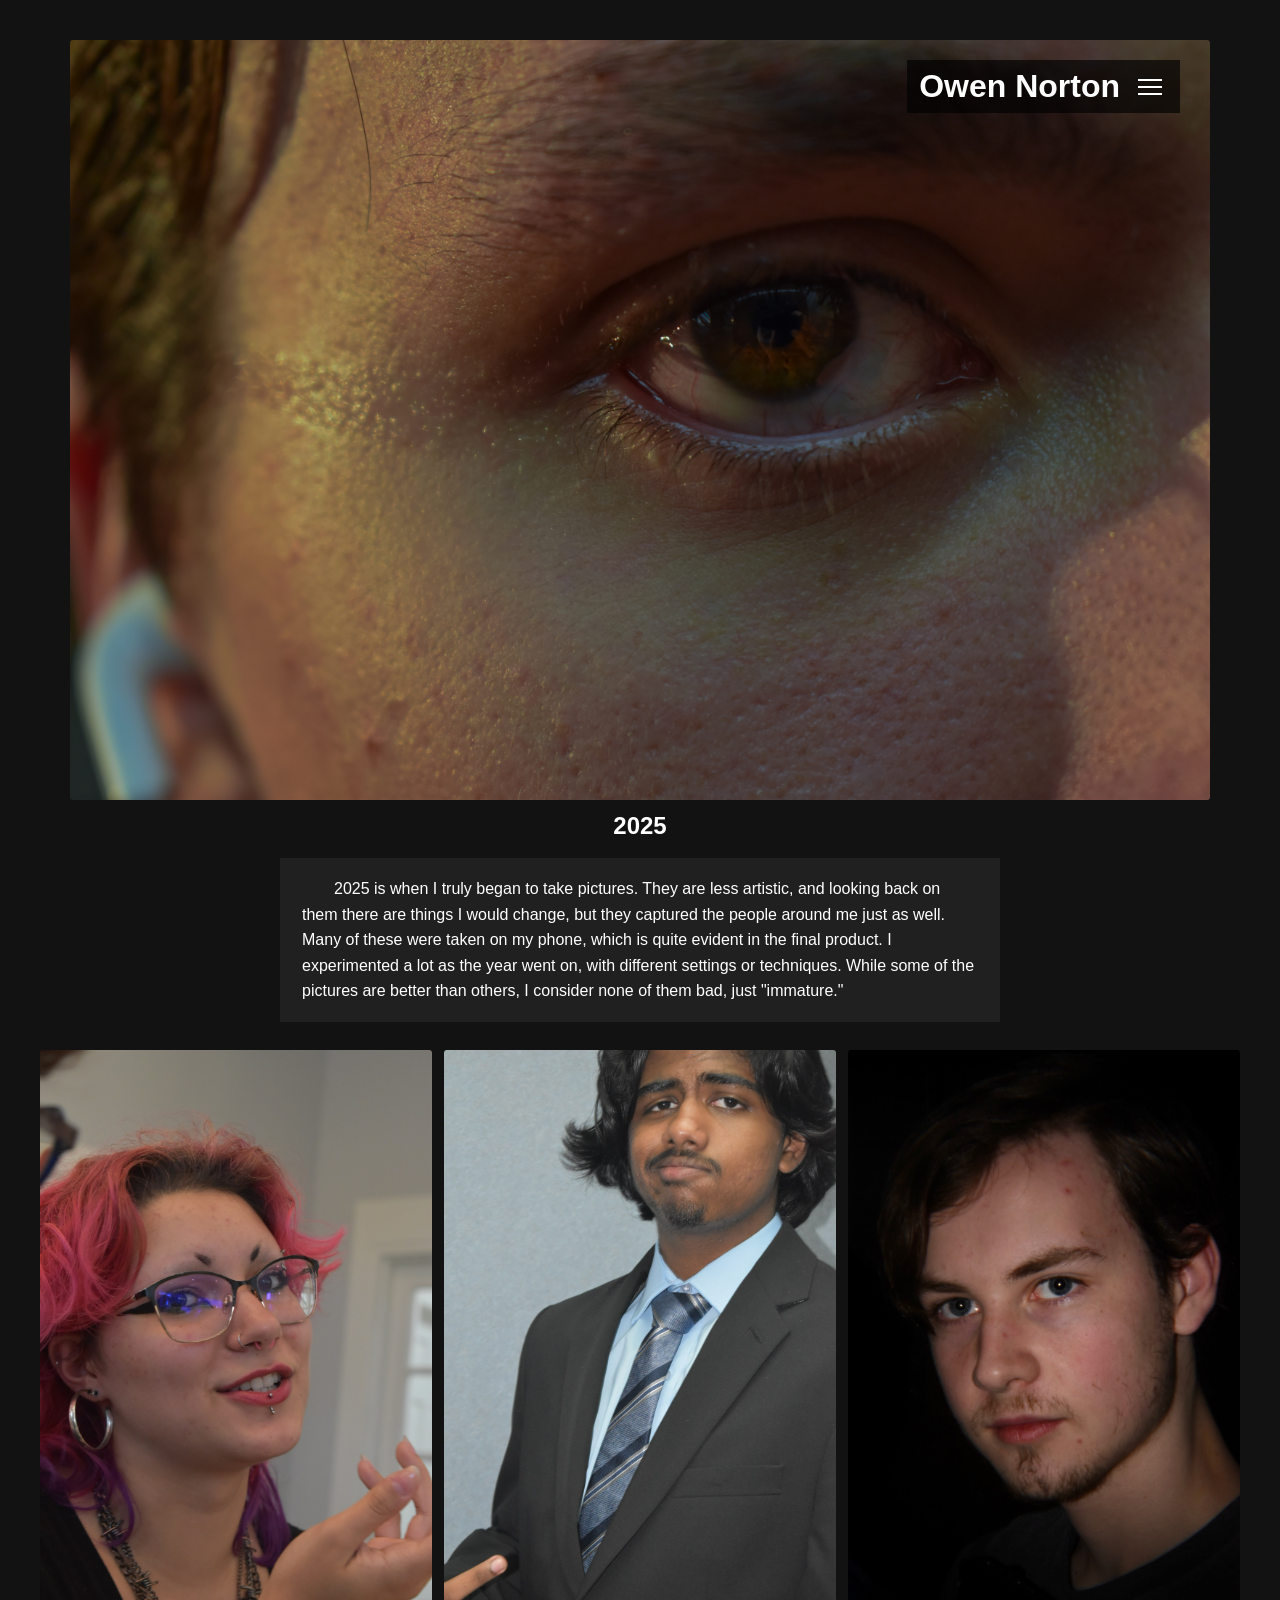
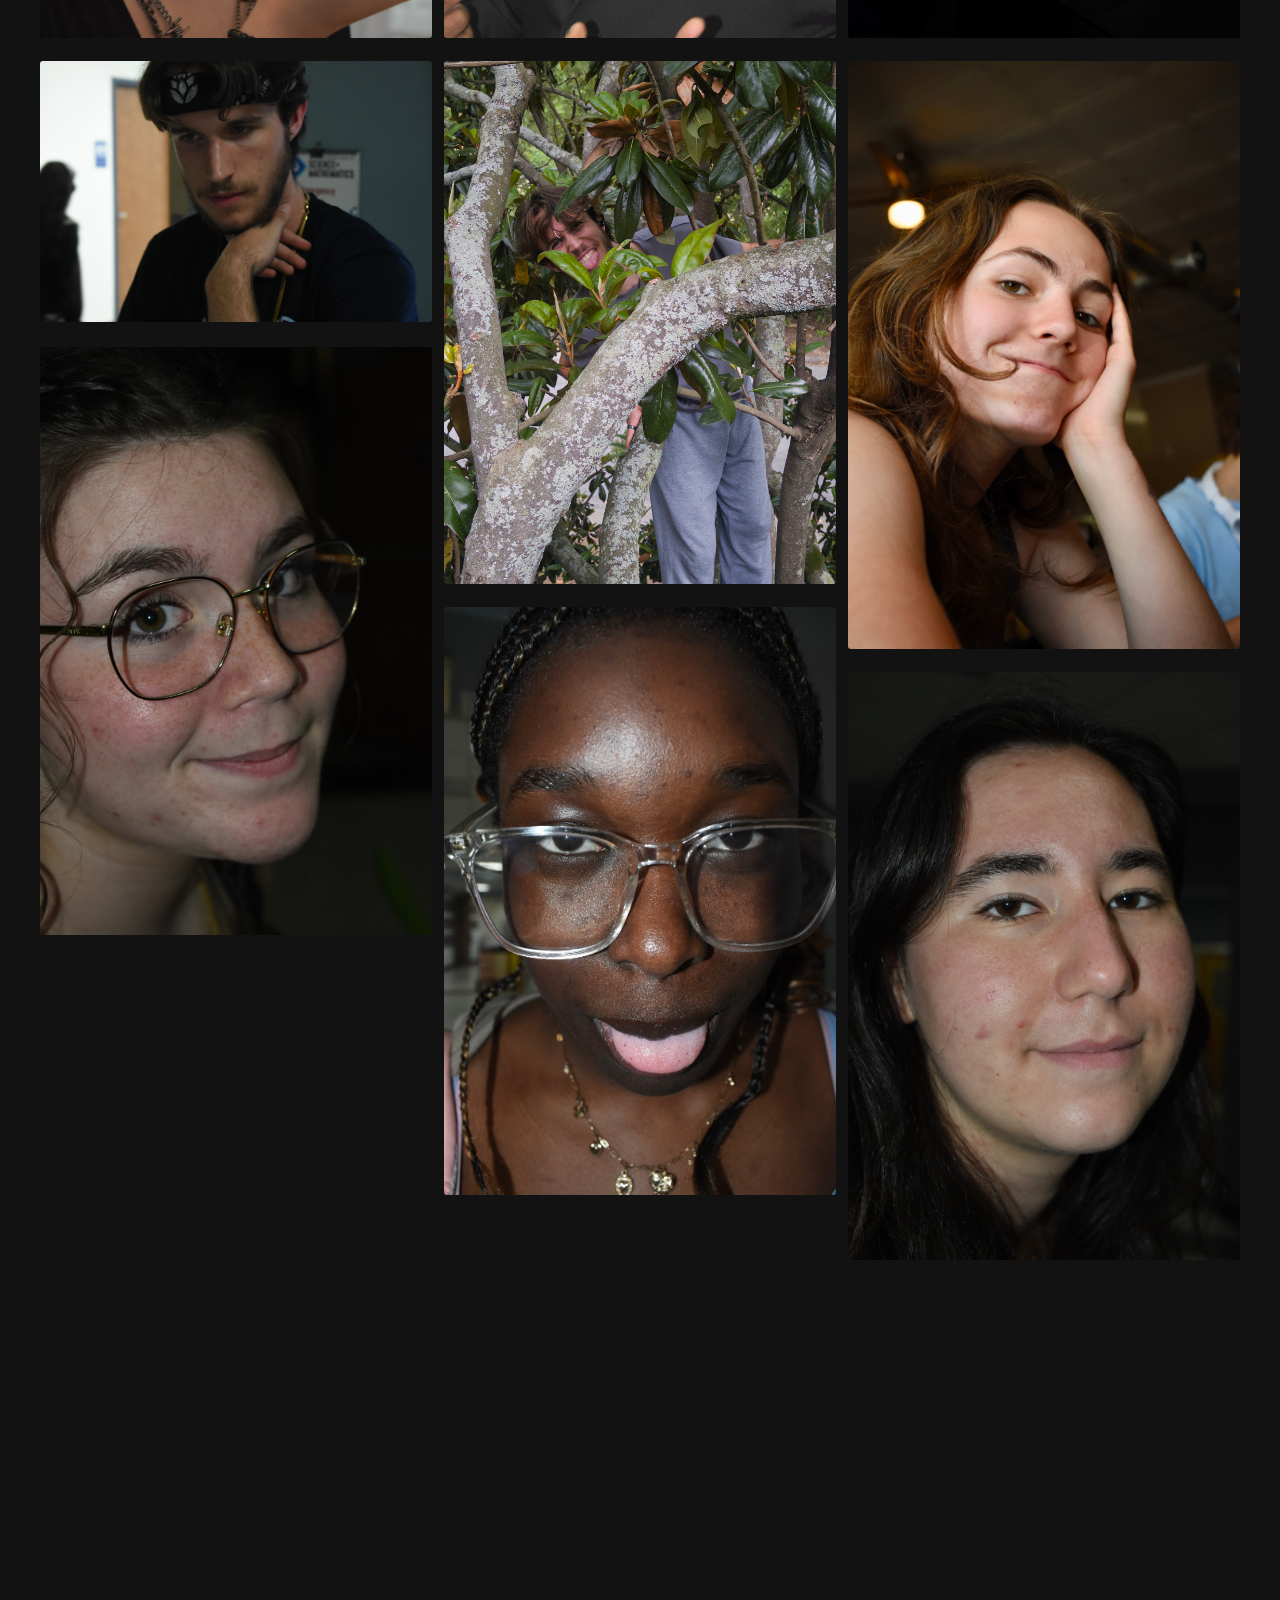
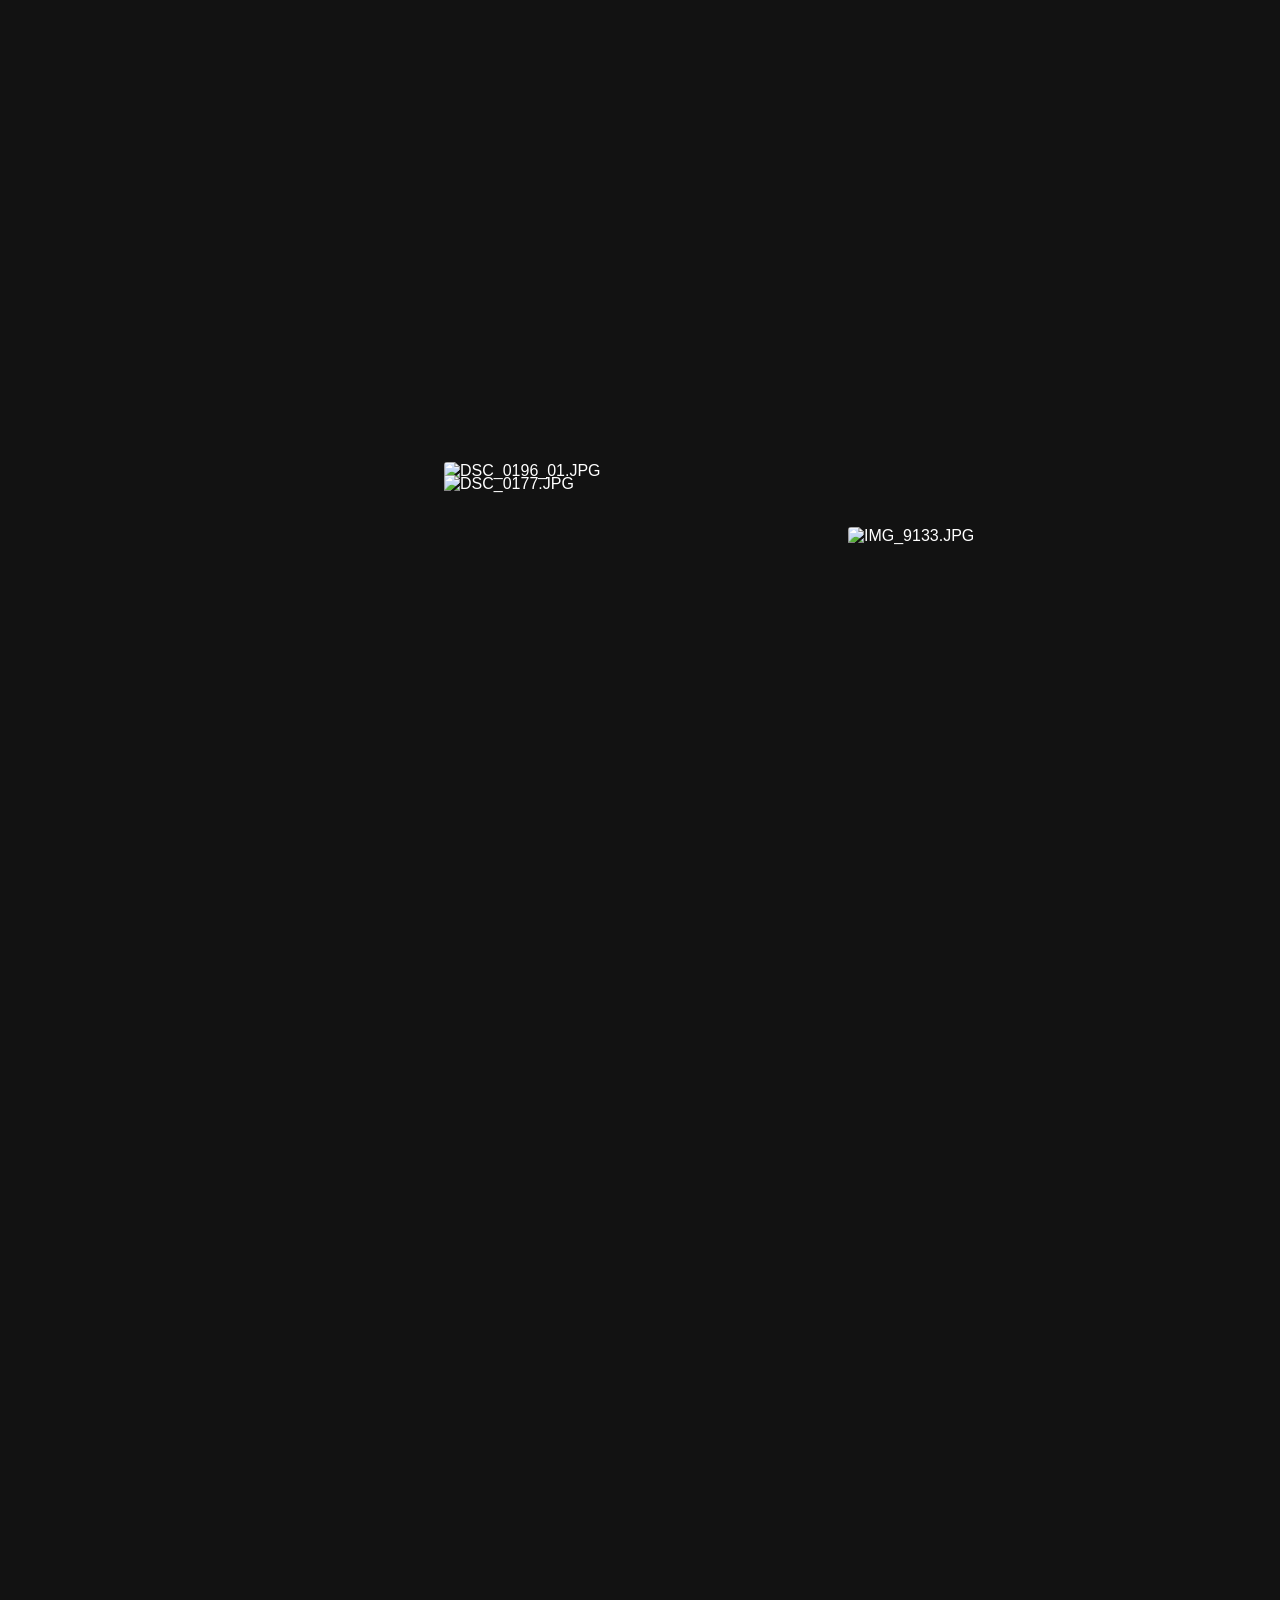
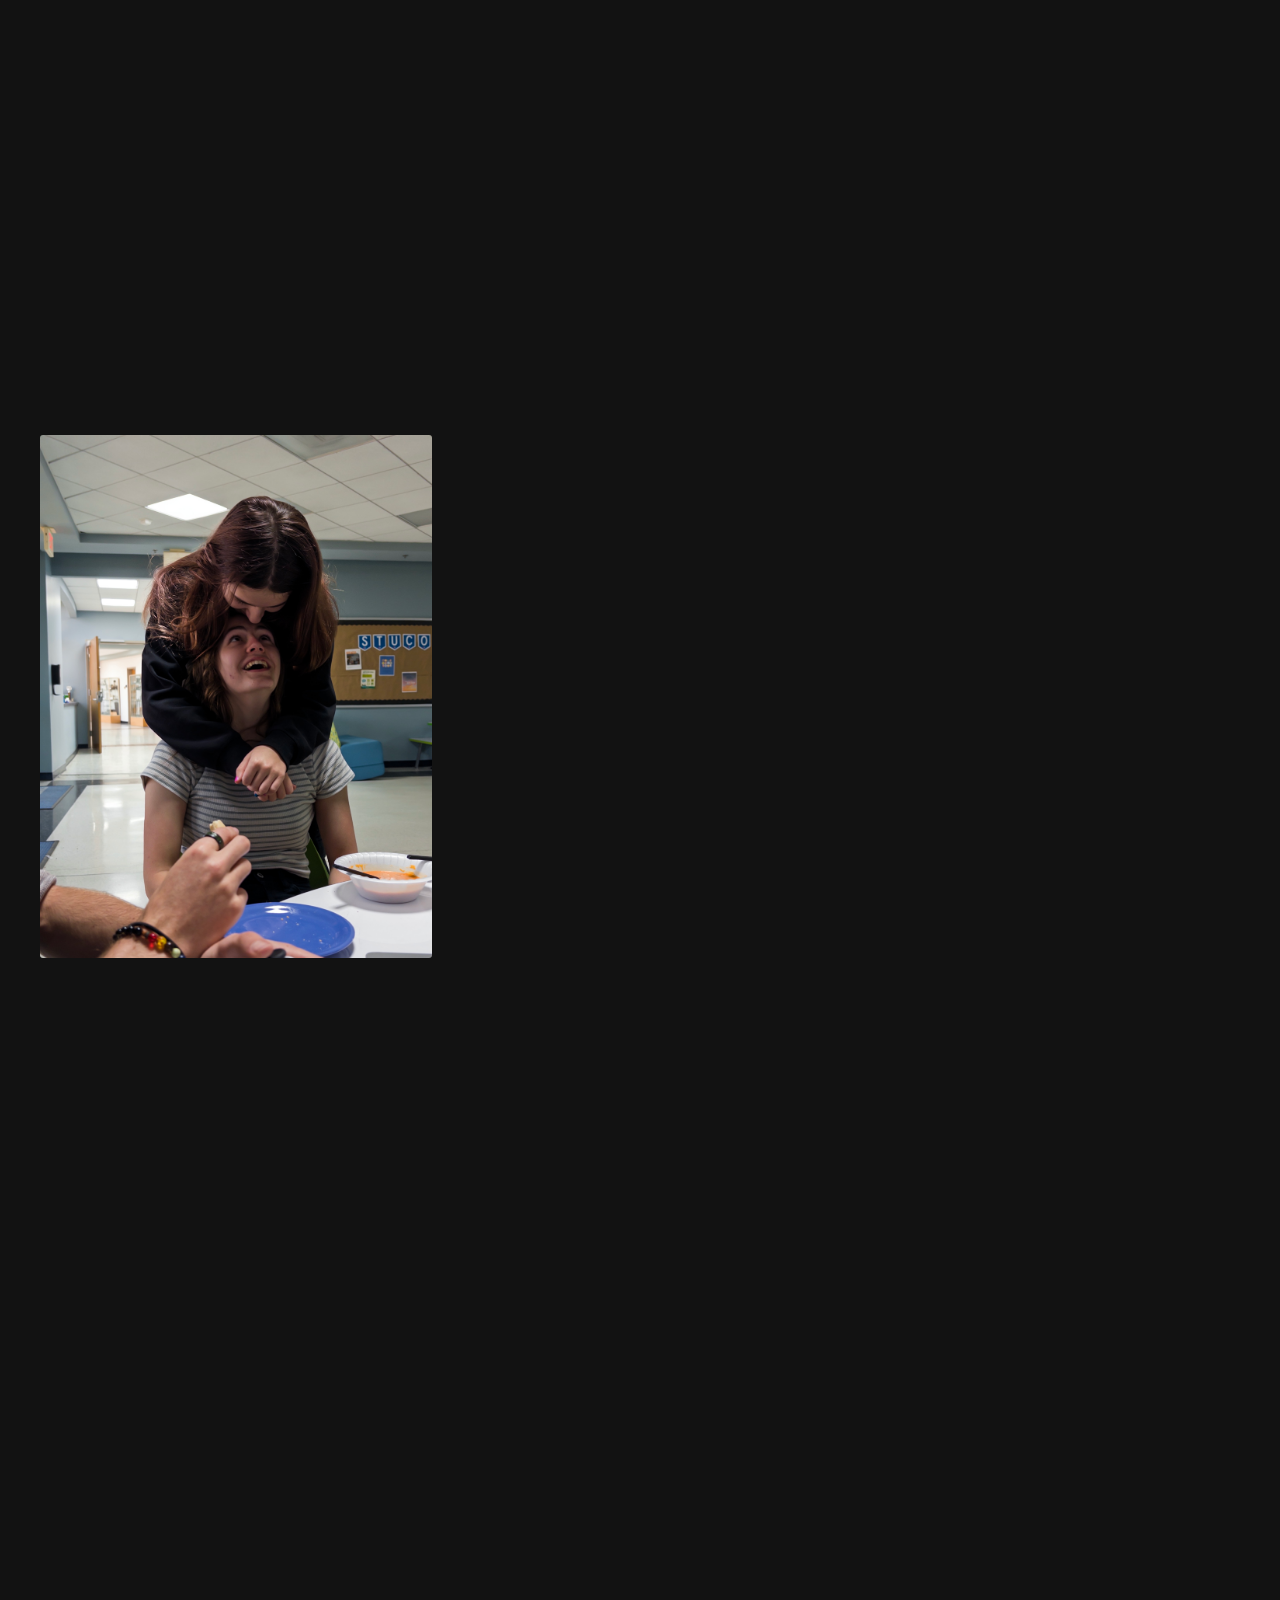
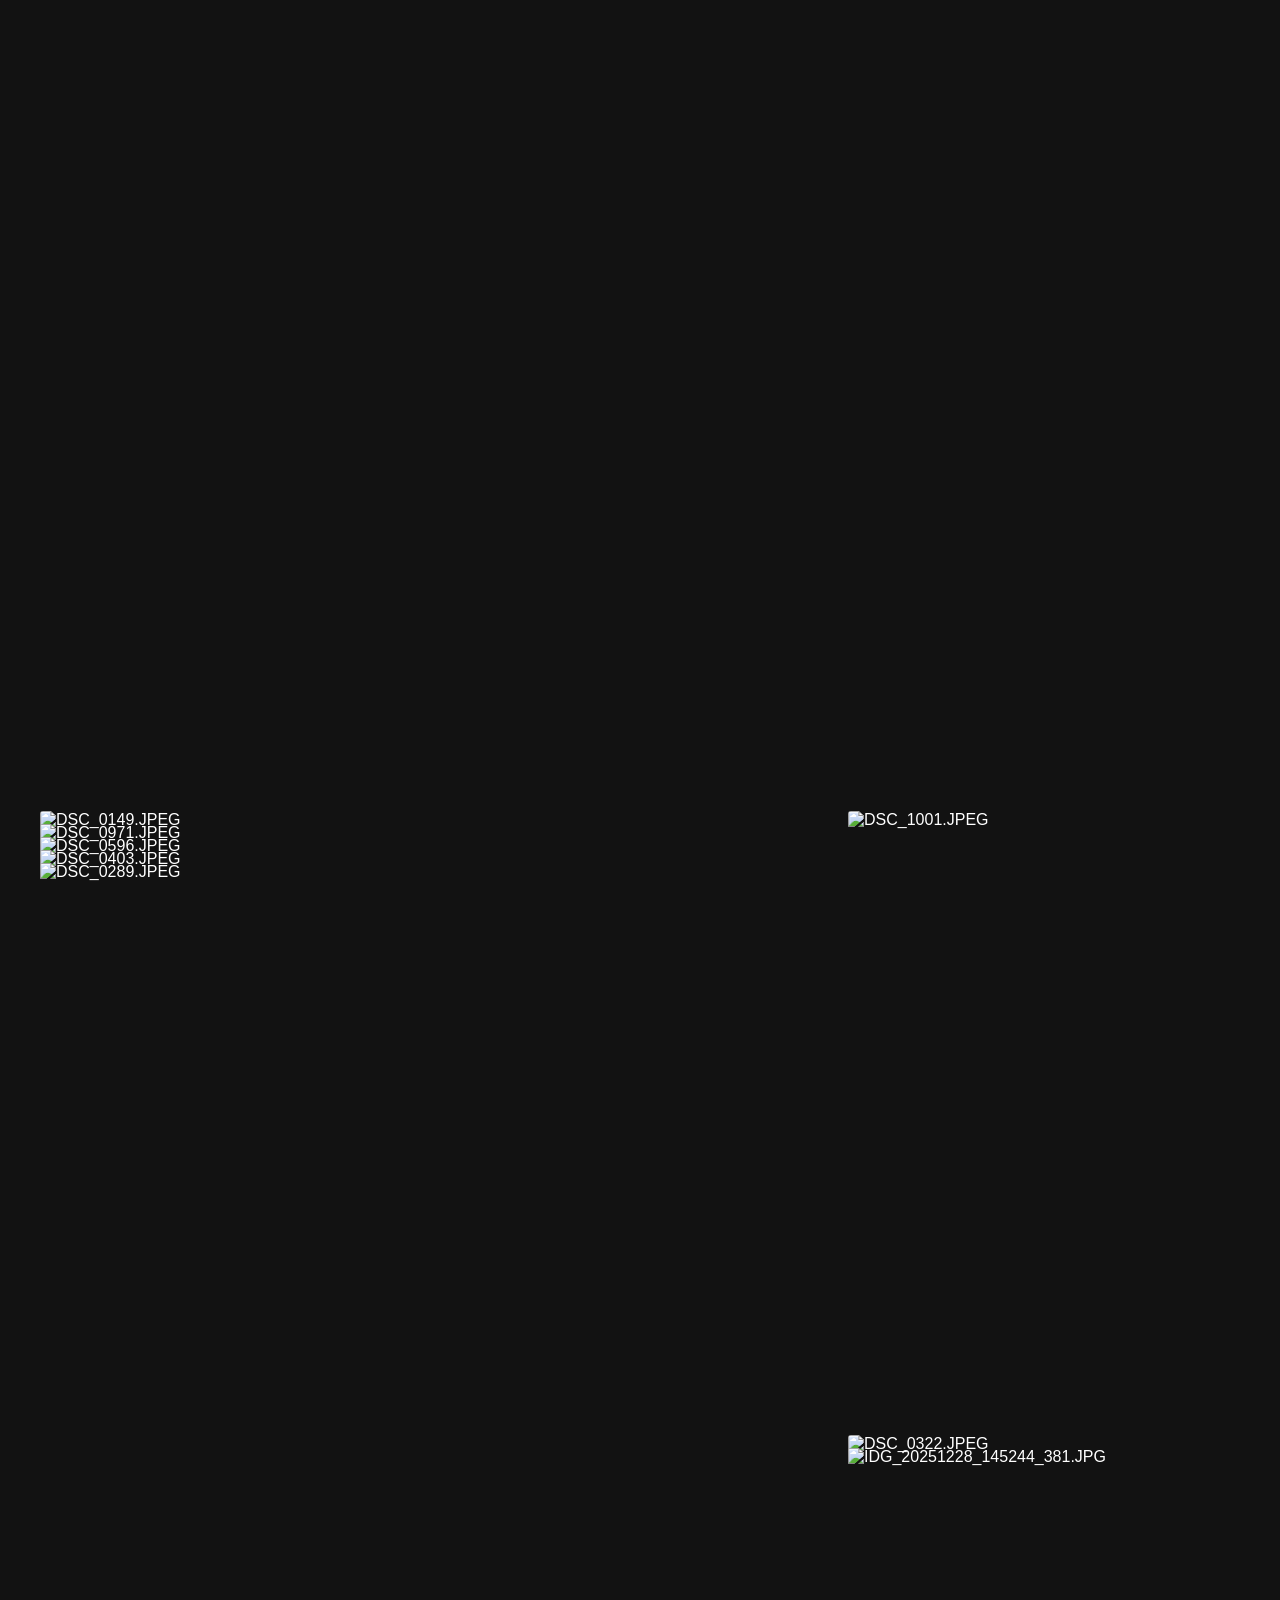
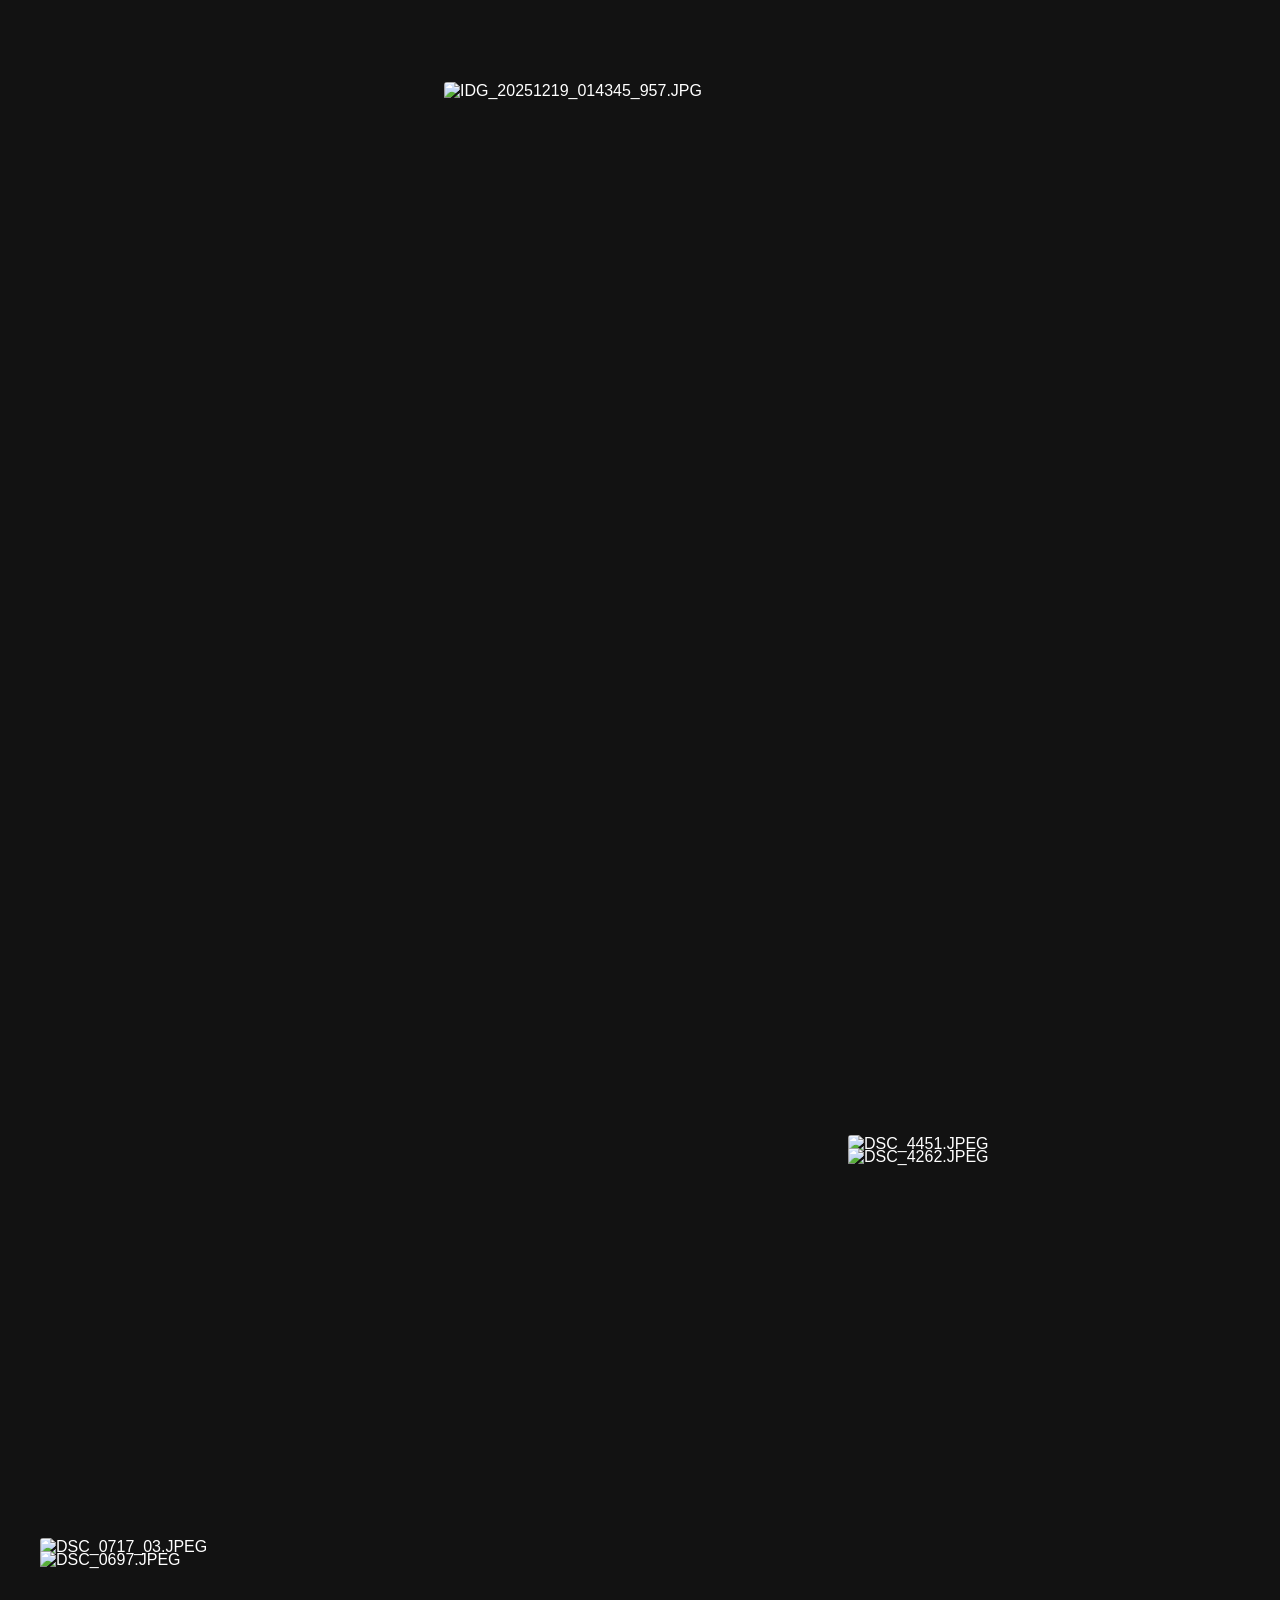
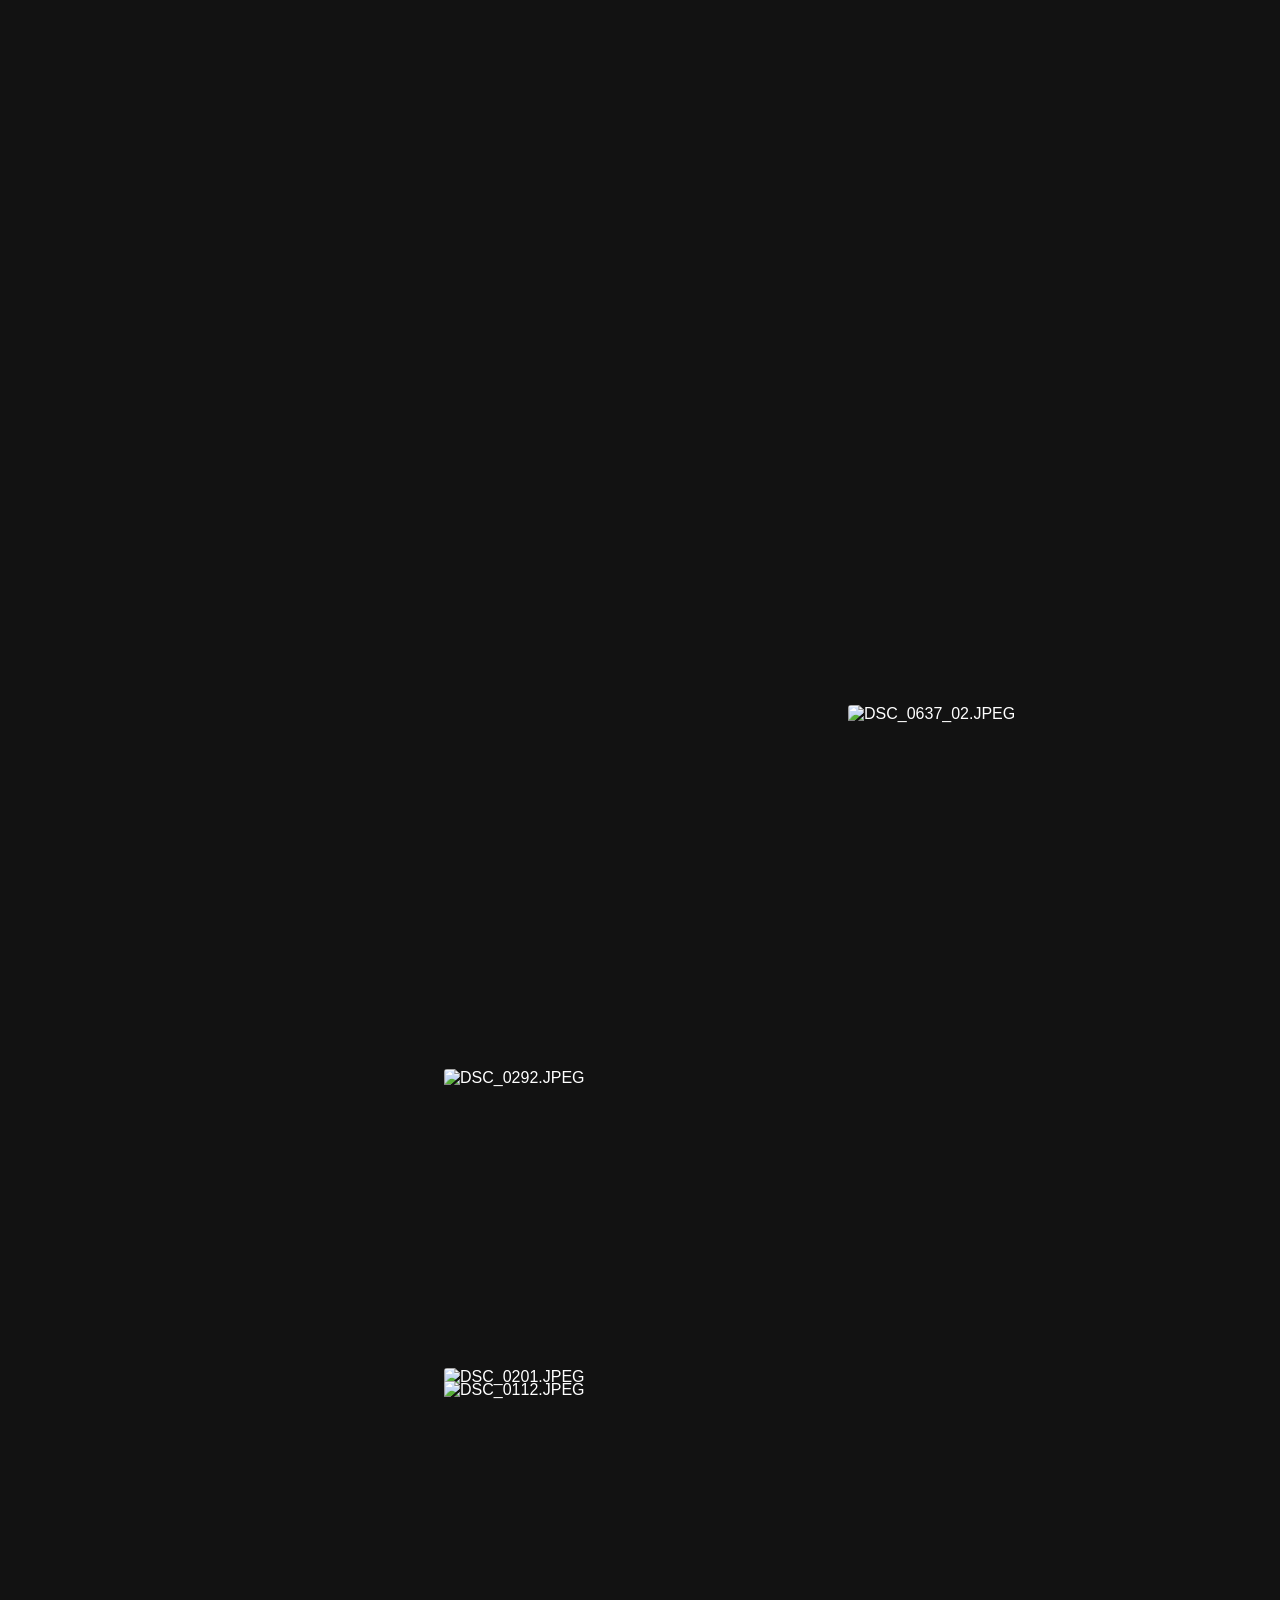
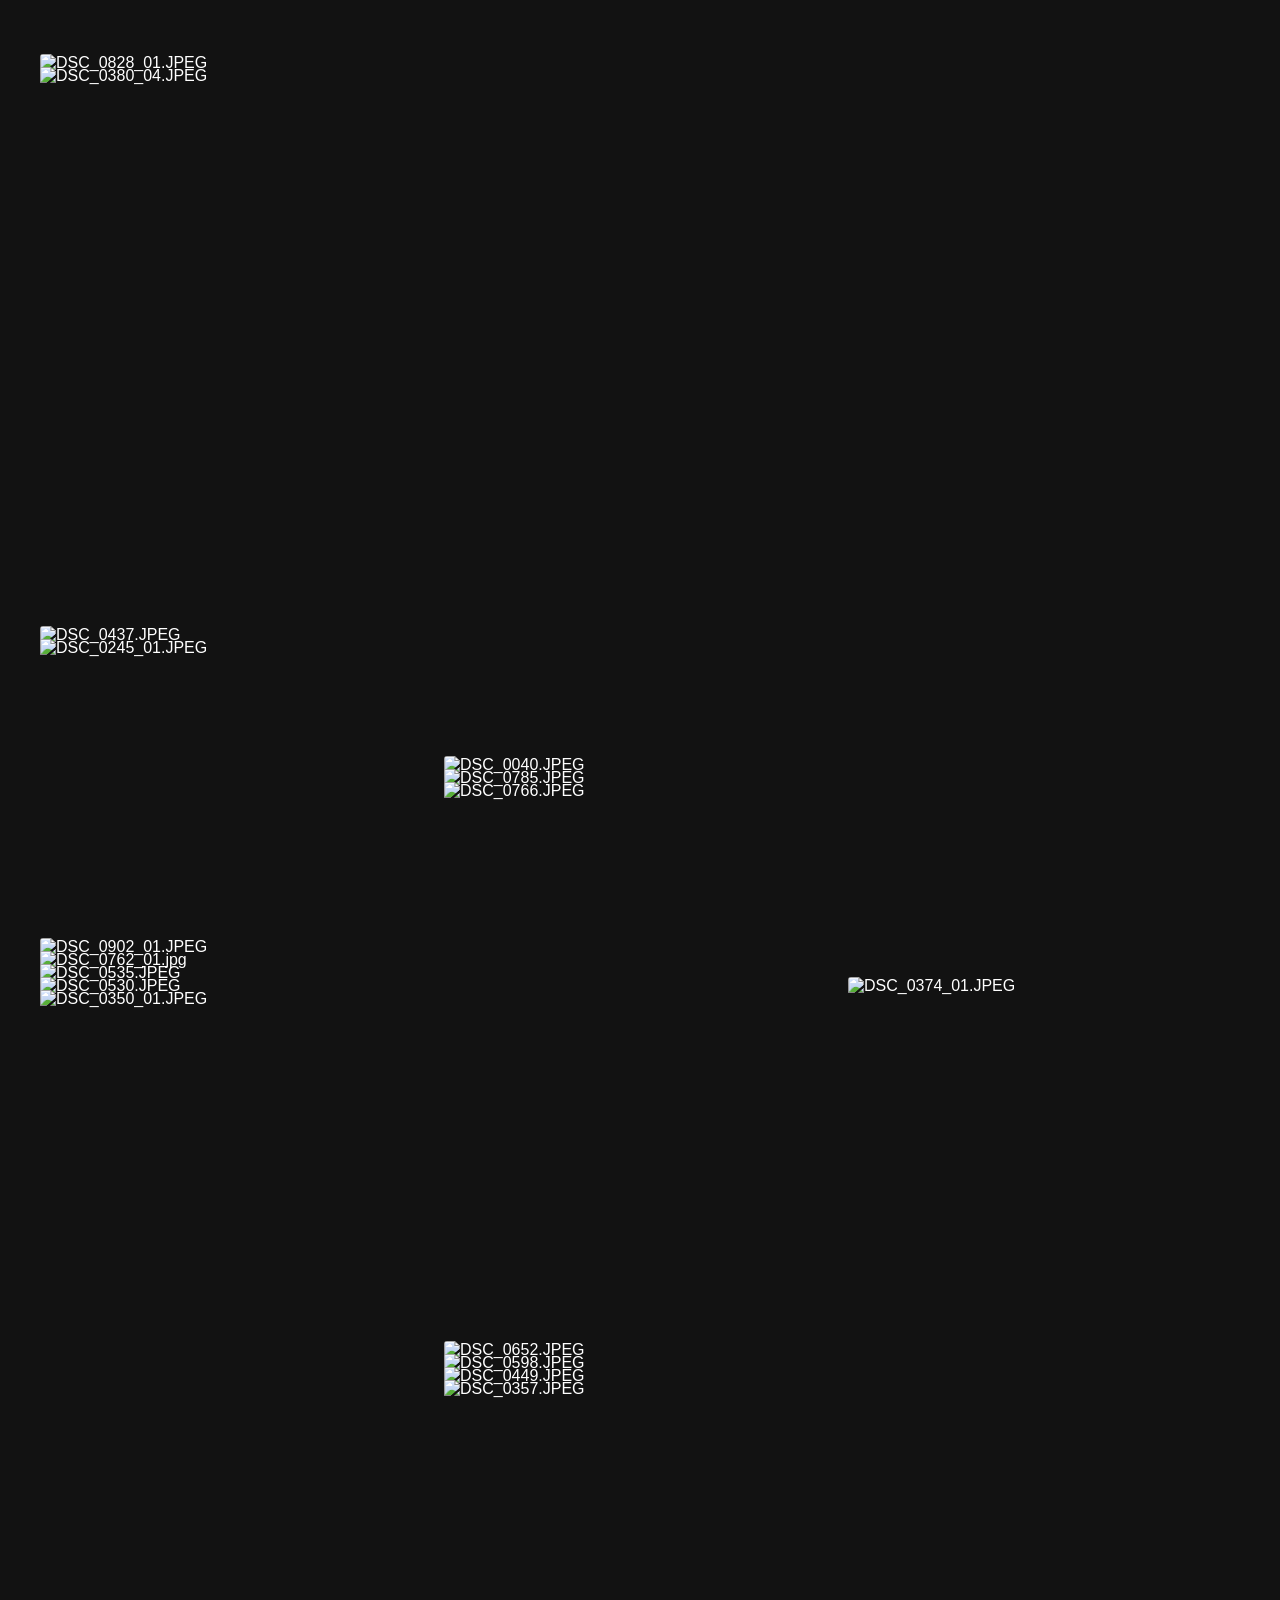
==== commit 23008191: "Updated blurbs, little flash" ====
--- a/2025.html
+++ b/2025.html
@@ -21,11 +21,12 @@
                         <span></span>
                         <span></span>
                         <span></span>
+                        <span class="camera-flash-burst" aria-hidden="true"></span>
                     </button>
                 </div>
             </div>
             <div class="text-box">
-                <p>Student Photographer.</p>
+                <p>Student, Photographer.</p>
                 <ul class="year-dropdown">
                     <li><a href="2026.html">2026-2027 year</a></li>
                     <li><a href="2025.html">2025-2026 year</a></li>
@@ -38,8 +39,7 @@
     <main class="year-page">
         <h2>2025</h2>
         <section class="year-description" aria-label="About the 2025 collection">
-            <p>2025 is when I truly began to take pictures. They are less artistic, and looking back on them there are things I would change, but they captured the people around me just as well. Many of these were taken on my phone, which is quite evident in the final product.</p>
-        </section>
+            <p>2025 is when I truly began to take pictures. They are less artistic, and looking back on them there are things I would change, but they captured the people around me just as well. Many of these were taken on my phone, which is quite evident in the final product. I experimented a lot as the year went on, with different settings or techniques. While some of the pictures are better than others, I consider none of them bad, just "immature."        </section>
         <div class="image-gallery" data-gallery-year="2025" role="region" aria-label="2025 photo gallery"></div>
     </main>
 
@@ -51,6 +51,7 @@
         const textBox = document.querySelector(".text-box");
         const mobileMenu = window.matchMedia("(max-width: 600px)");
         let closeMenuTimeout;
+        let cameraFlashTimeout;
 
         function openYearMenu() {
             if (mobileMenu.matches) {
@@ -87,6 +88,11 @@
         textBox.addEventListener("pointerenter", keepYearMenuOpen);
         textBox.addEventListener("pointerleave", scheduleYearMenuClose);
         menuButton.addEventListener("click", () => {
+            clearTimeout(cameraFlashTimeout);
+            menuButton.classList.remove("camera-flash");
+            void menuButton.offsetWidth;
+            menuButton.classList.add("camera-flash");
+            cameraFlashTimeout = setTimeout(() => menuButton.classList.remove("camera-flash"), 180);
             if (mobileMenu.matches) {
                 titleWrap.classList.toggle("year-menu-open");
                 menuButton.setAttribute("aria-expanded", String(titleWrap.classList.contains("year-menu-open")));
--- a/style.css
+++ b/style.css
@@ -130,6 +130,25 @@
     border: 0;
     background: transparent;
     cursor: pointer;
+}
+
+.menu-button .camera-flash-burst {
+    position: absolute;
+    top: 7px;
+    left: 12px;
+    z-index: 1;
+    width: 6px;
+    height: 6px;
+    flex: none;
+    border-radius: 50%;
+    background-color: white;
+    box-shadow: 0 0 6px 2px rgba(255, 255, 255, 0.8);
+    opacity: 0;
+    pointer-events: none;
+}
+
+.menu-button.camera-flash .camera-flash-burst {
+    opacity: 1;
 }
 
 .menu-button::before,
